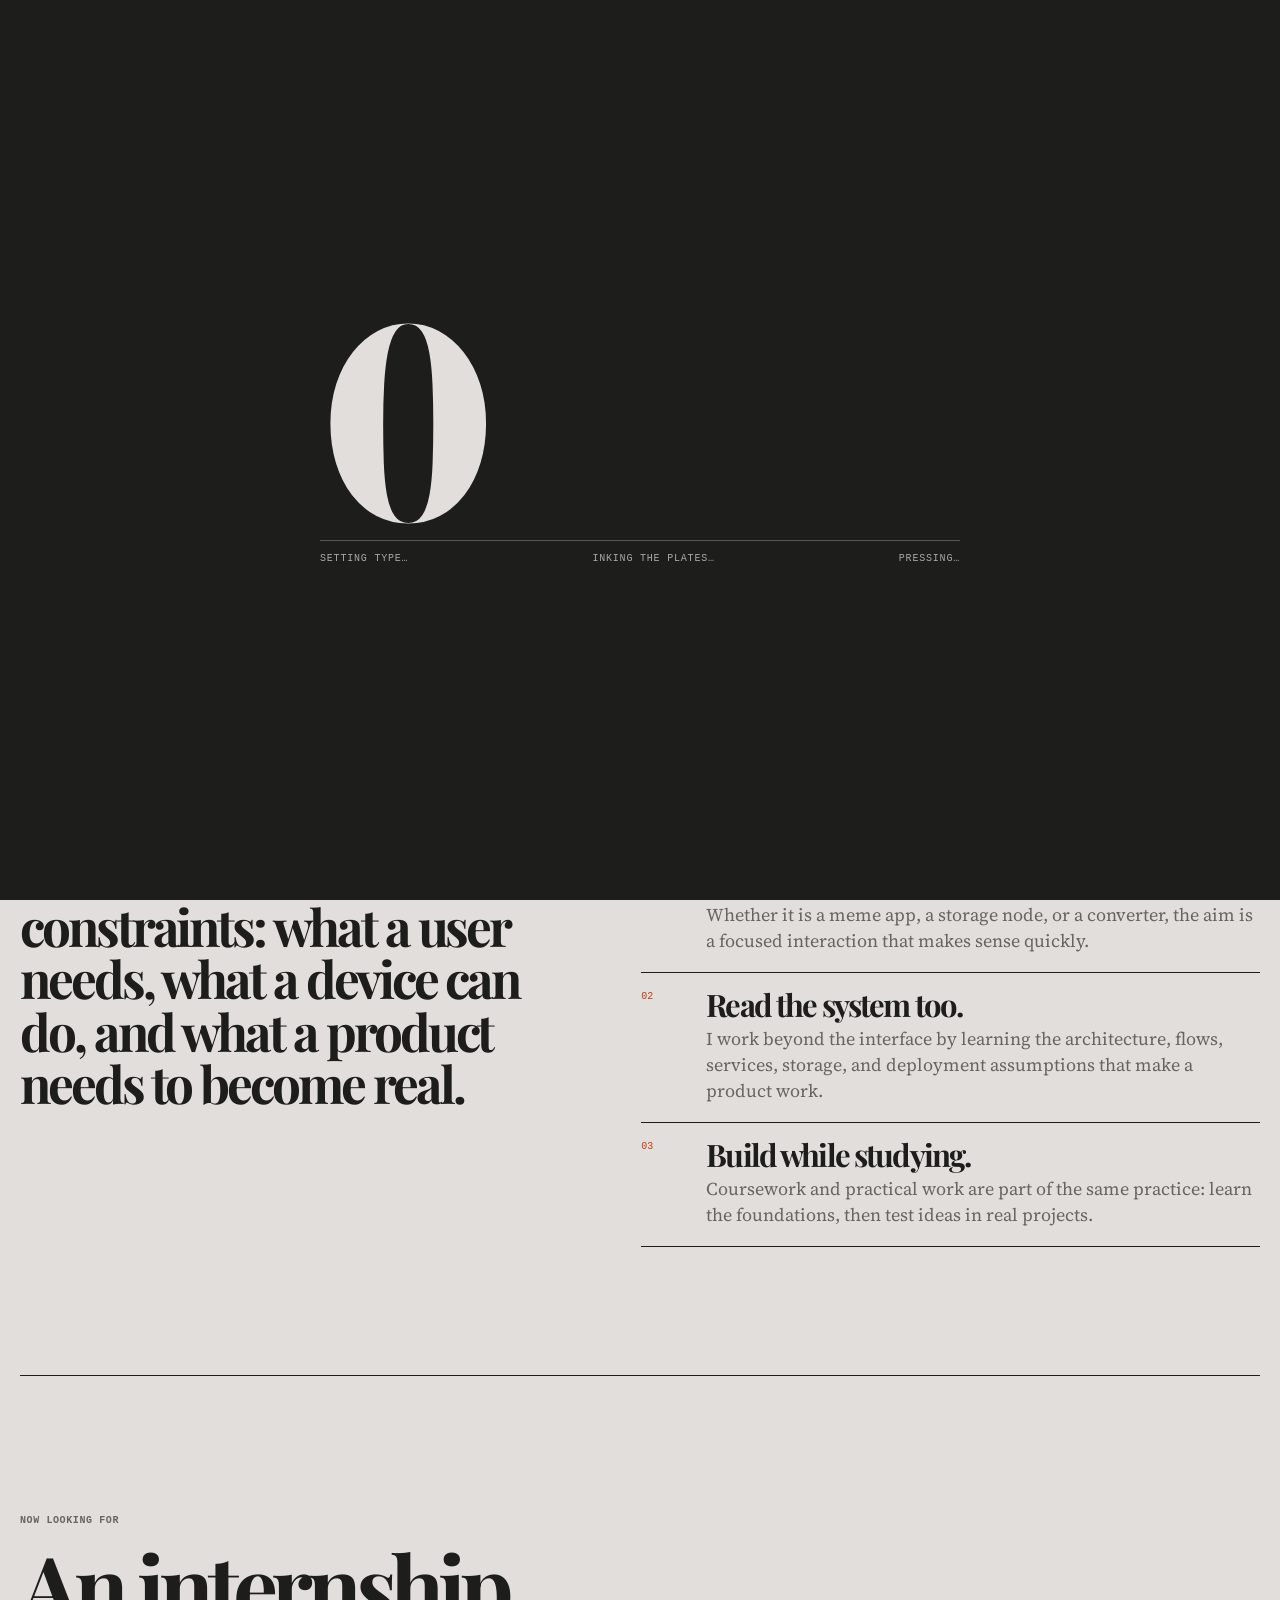
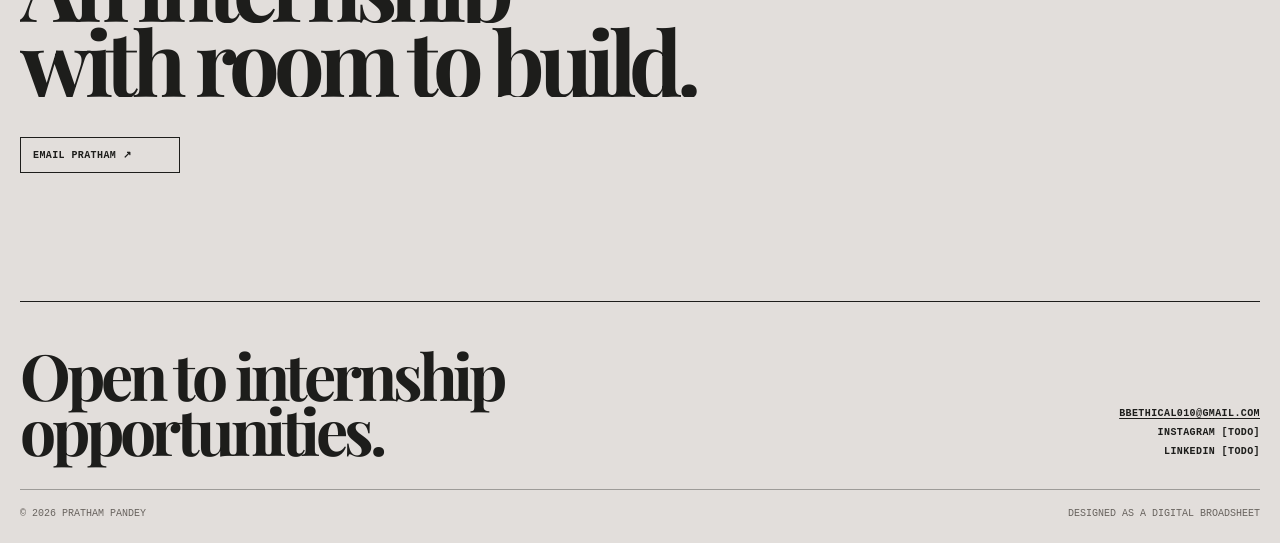
==== about/index.html @ 65b62b6a "Implement broadsheet-inspired multi-page portfolio with verified responsive motion" ====
<!doctype html><html lang="en"><head><meta charset="UTF-8"><meta name="viewport" content="width=device-width,initial-scale=1"><meta name="description" content="About Pratham Pandey, a BCom student and multidisciplinary builder."><title>About — Pratham Pandey</title><link rel="icon" href="../assets/favicon.svg" type="image/svg+xml"><link rel="preconnect" href="https://fonts.googleapis.com"><link rel="preconnect" href="https://fonts.gstatic.com" crossorigin><link href="https://fonts.googleapis.com/css2?family=Bodoni+Moda:opsz,wght@6..96,700;6..96,800&family=Pirata+One&family=Playfair+Display:wght@600;700&family=Source+Serif+4:opsz,wght@8..60,300;8..60,400;8..60,600&display=swap" rel="stylesheet"><link rel="stylesheet" href="../css/tokens.css"><link rel="stylesheet" href="../css/themes.css"><link rel="stylesheet" href="../css/pages.css"></head><body data-root="../"><a class="skip-link" href="#main">Skip to content</a><main id="main"><section class="project-hero"><div class="project-hero__inner"><span class="eyebrow">About / Pratham Pandey</span><h1>Built from curiosity.</h1><p class="project-hero__tagline">A first-semester BCom student learning business while making things that need both a point of view and a working system.</p></div></section><div class="ticker"><div class="ticker__run">Apps • backends • videos • business models • open to internships • Apps • backends • videos • business models • open to internships •</div></div><section class="section about-page"><p class="about-page__lead">I care about useful constraints: what a user needs, what a device can do, and what a product needs to become real.</p><div class="principles"><article class="principle"><b>01</b><div><h3>Start with the experience.</h3><p>Whether it is a meme app, a storage node, or a converter, the aim is a focused interaction that makes sense quickly.</p></div></article><article class="principle"><b>02</b><div><h3>Read the system too.</h3><p>I work beyond the interface by learning the architecture, flows, services, storage, and deployment assumptions that make a product work.</p></div></article><article class="principle"><b>03</b><div><h3>Build while studying.</h3><p>Coursework and practical work are part of the same practice: learn the foundations, then test ideas in real projects.</p></div></article></div></section><section class="section section-rule"><span class="eyebrow">Now looking for</span><h2 class="section-heading"><span class="line"><span>An internship</span></span><span class="line"><span>with room to build.</span></span></h2><a class="button" href="mailto:bbethical010@gmail.com">Email Pratham ↗</a></section></main><script src="../js/gsap.min.js"></script><script src="../js/ScrollTrigger.min.js"></script><script src="../js/lenis.min.js"></script><script src="../js/config.js"></script><script src="../js/shared.js"></script></body></html>
---- css/tokens.css ----
:root {
  --page: #e2dedb;
  --surface: #cdc6be;
  --ink: #1d1d1b;
  --muted: #69645f;
  --accent: #c03f13;
  --accent-ink: #f7f0e8;
  --line: color-mix(in srgb, var(--ink) 35%, transparent);
  --font-display: "Bodoni Moda", Georgia, serif;
  --font-heading: "Playfair Display", Georgia, serif;
  --font-body: "Source Serif 4", Georgia, serif;
  --font-goth: "Pirata One", Georgia, serif;
  --font-mono: ui-monospace, SFMono-Regular, Menlo, monospace;
  --shadow-ink: 7px 7px 0 var(--ink);
  --content: min(1240px, calc(100% - 40px));
  --ease: cubic-bezier(.22, .61, .36, 1);
}

* { box-sizing: border-box; }
html { scroll-behavior: auto; background: var(--page); overflow-x: clip; }
body { margin: 0; min-width: 320px; overflow-x: clip; background: var(--page); color: var(--ink); font: 400 18px/1.45 var(--font-body); }
body.js-ready { cursor: default; }
a { color: inherit; text-decoration-thickness: 1px; text-underline-offset: .18em; }
a:focus-visible, button:focus-visible { outline: 3px solid var(--accent); outline-offset: 4px; }
button { color: inherit; font: inherit; }
img { display: block; max-width: 100%; }
.skip-link { position: fixed; z-index: 200; top: 10px; left: 10px; transform: translateY(-200%); padding: 10px 14px; background: var(--accent); color: var(--accent-ink); font: 700 12px var(--font-mono); text-transform: uppercase; }
.skip-link:focus { transform: translateY(0); }

.scroll-progress { position: fixed; z-index: 150; top: 0; left: 0; width: 100%; height: 3px; background: transparent; transform-origin: left; }
.scroll-progress::before { content: ""; display: block; width: 100%; height: 100%; transform: scaleX(var(--progress, 0)); transform-origin: left; background: var(--ink); }
.shell-header { position: sticky; top: 0; z-index: 100; background: color-mix(in srgb, var(--page) 94%, transparent); border-bottom: 1px solid var(--ink); backdrop-filter: none; }
.header-bar { display: grid; grid-template-columns: 1fr auto 1fr; align-items: center; min-height: 48px; width: var(--content); margin: auto; font: 700 10px/1 var(--font-mono); letter-spacing: .04em; text-transform: uppercase; }
.header-name { font: 500 20px/1 var(--font-goth); letter-spacing: .04em; text-decoration: none; }
.header-location { color: var(--muted); }
.menu-button { justify-self: end; display: inline-flex; gap: 9px; align-items: center; padding: 8px 0 8px 14px; border: 0; background: none; cursor: pointer; font: inherit; text-transform: uppercase; }
.menu-button i, .menu-button i::after { display: block; width: 17px; height: 1px; background: currentColor; content: ""; }
.menu-button i::after { transform: translateY(5px); }
.menu-overlay { position: fixed; z-index: 180; inset: 0; display: grid; grid-template-rows: auto 1fr auto; padding: 20px; background: var(--ink); color: var(--page); clip-path: inset(0 0 100% 0); pointer-events: none; }
.menu-overlay.is-open { pointer-events: auto; }
.menu-overlay__top { display: flex; justify-content: space-between; font: 700 10px var(--font-mono); text-transform: uppercase; }
.menu-close { border: 0; background: none; color: inherit; cursor: pointer; font: inherit; }
.menu-links { align-self: center; display: grid; gap: 3px; }
.menu-links a { width: fit-content; font: 800 clamp(52px, 12vw, 150px)/.78 var(--font-display); letter-spacing: -.09em; text-decoration: none; }
.menu-links a:hover { color: var(--accent); }
.menu-social { display: flex; gap: 20px; justify-content: flex-end; font: 12px var(--font-mono); text-transform: uppercase; }

.loader { position: fixed; z-index: 220; inset: 0; display: grid; place-items: center; overflow: hidden; color: var(--page); background: var(--ink); }
.loader::before, .loader::after { position: absolute; inset: 0; content: ""; background: var(--ink); }
.loader__inside { position: relative; z-index: 1; width: min(84vw, 640px); }
.loader__count { margin: 0; font: 800 clamp(100px, 25vw, 260px)/.7 var(--font-display); letter-spacing: -.09em; }
.loader__rule { height: 1px; margin: 22px 0 12px; background: color-mix(in srgb, var(--page) 30%, transparent); }
.loader__rule i { display: block; width: 0; height: 100%; background: var(--accent); }
.loader__print { display: flex; justify-content: space-between; gap: 12px; color: color-mix(in srgb, var(--page) 72%, transparent); font: 10px var(--font-mono); letter-spacing: .08em; text-transform: uppercase; }
.loader.is-project { background: var(--theme-dark); color: var(--theme-light); }
.loader.is-project::before, .loader.is-project::after { background: var(--theme-dark); }

.ticker { overflow: hidden; white-space: nowrap; border-top: 1px solid currentColor; border-bottom: 1px solid currentColor; font: 10px/1 var(--font-mono); letter-spacing: .12em; text-transform: uppercase; }
.ticker__run { display: inline-flex; gap: 36px; padding: 10px 0; animation: ticker 20s linear infinite; }
@keyframes ticker { to { transform: translateX(-50%); } }
.display-banner { overflow: hidden; padding: 24px 0 20px; color: var(--page); background: var(--ink); }
.display-banner h2 { width: max-content; margin: 0; padding-left: 2vw; font: 800 clamp(78px, 18vw, 260px)/.68 var(--font-display); letter-spacing: -.105em; white-space: nowrap; }
.eyebrow, .byline, .meta-label { font: 700 10px/1.35 var(--font-mono); letter-spacing: .06em; text-transform: uppercase; }
.eyebrow { color: var(--muted); }
.status-badge { display: inline-flex; align-items: center; gap: 7px; width: fit-content; padding: 6px 7px; border: 1px solid currentColor; background: var(--page); font: 700 10px/1 var(--font-mono); letter-spacing: .04em; text-transform: uppercase; }
.status-badge::before { width: 7px; height: 7px; background: var(--accent); content: ""; }
.status-badge.is-progress::before { background: var(--muted); }
.editorial-link { text-decoration: underline; text-underline-offset: 5px; }
.editorial-link:hover { color: var(--accent); }
.button { display: inline-flex; align-items: center; justify-content: space-between; gap: 20px; min-width: 160px; padding: 11px 12px; border: 1px solid var(--ink); background: transparent; color: var(--ink); font: 700 10px var(--font-mono); letter-spacing: .04em; text-decoration: none; text-transform: uppercase; transition: transform .25s var(--ease), background .25s var(--ease), color .25s var(--ease); }
.button:hover { transform: translate(-3px, -3px); background: var(--ink); color: var(--page); box-shadow: 4px 4px 0 var(--accent); }
.button[aria-disabled="true"] { opacity: .45; pointer-events: none; }
.section { width: var(--content); margin: auto; padding: clamp(65px, 10vw, 150px) 0; }
.section-rule { border-top: 1px solid var(--ink); }
.section-heading { max-width: 14ch; margin: 18px 0 40px; font: 700 clamp(45px, 7vw, 100px)/.83 var(--font-heading); letter-spacing: -.07em; }
.section-heading .line { display: block; overflow: hidden; }
.section-heading .line > span { display: block; }
.footer { display: grid; grid-template-columns: 1fr auto; gap: 32px; width: var(--content); margin: auto; padding: 45px 0 25px; border-top: 1px solid var(--ink); }
.footer__headline { max-width: 14ch; margin: 0; font: 700 clamp(34px, 5vw, 76px)/.86 var(--font-heading); letter-spacing: -.065em; }
.footer__right { display: grid; gap: 8px; align-content: end; font: 700 10px var(--font-mono); letter-spacing: .04em; text-align: right; text-transform: uppercase; }
.footer__right a { width: fit-content; justify-self: end; }
.footer__lower { grid-column: 1 / -1; display: flex; justify-content: space-between; padding-top: 18px; border-top: 1px solid var(--line); color: var(--muted); font: 10px var(--font-mono); text-transform: uppercase; }

@media (max-width: 700px) { .header-bar { width: min(100% - 26px, 1240px); } .header-location { font-size: 8px; } .footer { grid-template-columns: 1fr; } .footer__right { text-align: left; } .footer__right a { justify-self: start; } .footer__lower { display: grid; gap: 8px; } }
@media (prefers-reduced-motion: reduce) { *, *::before, *::after { animation-duration: .001ms !important; animation-iteration-count: 1 !important; scroll-behavior: auto !important; transition-duration: .001ms !important; } .loader { display: none !important; } }
---- css/themes.css ----
body[data-theme="meme-capsule"] { --page: #f3f0e8; --surface: #ddff00; --ink: #121212; --muted: #514f4b; --accent: #ff3e83; --accent-ink: #121212; --theme-dark: #121212; --theme-light: #f3f0e8; }
body[data-theme="easy-storage-cloud"] { --page: #060a14; --surface: #111827; --ink: #e5f2ff; --muted: #94a3b8; --accent: #3b82f6; --accent-ink: #06101f; --theme-dark: #060a14; --theme-light: #e5f2ff; --line: #1e293b; }
/* TODO: confirm with Convertix app UI. Palette not described in supplied documentation. */
body[data-theme="convertix"] { --page: #eee9f8; --surface: #d9cff4; --ink: #1e1535; --muted: #655e74; --accent: #6d3ee8; --accent-ink: #fbf8ff; --theme-dark: #1e1535; --theme-light: #fbf8ff; }
body[data-theme="easy-storage-cloud"] .shell-header { background: #060a14; }
body[data-theme="easy-storage-cloud"] .display-banner { color: #060a14; background: #3b82f6; }
body[data-theme="meme-capsule"] .display-banner { color: #121212; background: #ddff00; }
body[data-theme="convertix"] .display-banner { color: #fbf8ff; background: #6d3ee8; }
---- css/pages.css ----
.home-hero { overflow: hidden; background: var(--ink); color: var(--page); }
.home-hero__name { margin: 0; padding: clamp(24px, 5vw, 70px) 2vw clamp(20px, 4vw, 55px); font: 800 clamp(52px, 18vw, 315px)/.67 var(--font-display); letter-spacing: -.1em; text-align: center; white-space: nowrap; max-width: 100%; }
.hero-letter { display: inline-block; transform-origin: bottom; }
.hero-triad { display: grid; grid-template-columns: minmax(0, 1fr) 1.35fr minmax(0, 1fr); border-top: 1px solid color-mix(in srgb, var(--page) 45%, transparent); }
.hero-photo { position: relative; min-height: clamp(240px, 30vw, 450px); margin: 0; overflow: hidden; background: var(--surface); }
.hero-photo img { width: 100%; height: 100%; object-fit: cover; filter: grayscale(1) contrast(1.1); }
.hero-photo figcaption { position: absolute; bottom: 0; left: 0; padding: 7px; background: var(--ink); color: var(--page); font: 9px var(--font-mono); text-transform: uppercase; }
.hero-statement { display: grid; place-items: center; padding: 22px; border-right: 1px solid color-mix(in srgb, var(--page) 45%, transparent); border-left: 1px solid color-mix(in srgb, var(--page) 45%, transparent); text-align: center; }
.hero-statement h2 { margin: 0; font: 700 clamp(35px, 5vw, 78px)/.84 var(--font-heading); letter-spacing: -.07em; }
.hero-statement p { margin: 18px 0 0; color: color-mix(in srgb, var(--page) 70%, transparent); font: 10px var(--font-mono); letter-spacing: .07em; text-transform: uppercase; }
.hero-stamp { position: absolute; z-index: 4; right: -22px; bottom: 18px; display: grid; place-content: center; width: 110px; aspect-ratio: 1; padding: 12px; border: 2px dashed var(--accent); border-radius: 50%; background: var(--page); color: var(--accent); font: 700 14px/.95 var(--font-goth); text-align: center; transform: rotate(-12deg); }
.home-bio { display: grid; grid-template-columns: 1.1fr .9fr; gap: clamp(28px, 8vw, 130px); align-items: start; }
.dropcap::first-letter { float: left; margin: -.08em .09em -.1em 0; color: var(--accent); font: 800 7.4em/.66 var(--font-display); }
.bio-copy { max-width: 600px; font-size: clamp(21px, 2.15vw, 32px); line-height: 1.15; letter-spacing: -.035em; }
.bio-aside { padding: 20px; border: 1px solid var(--ink); background: var(--surface); font: 700 12px/1.4 var(--font-mono); text-transform: uppercase; }
.bio-aside strong { display: block; margin-bottom: 15px; color: var(--accent); font: 500 46px/.75 var(--font-goth); }
.selector-wrap { display: grid; grid-template-columns: minmax(0, 1fr) 250px; gap: clamp(25px, 7vw, 110px); align-items: center; }
.card-stage { position: relative; min-height: 475px; perspective: 1000px; }
.swipe-card { position: absolute; inset: 0 auto auto 0; width: min(100%, 600px); min-height: 430px; padding: 16px; border: 1px solid var(--ink); background: var(--surface); box-shadow: var(--shadow-ink); cursor: grab; user-select: none; }
.swipe-card:active { cursor: grabbing; }
.swipe-card[data-index="1"] { transform: translate(16px, 16px) rotate(3deg); } .swipe-card[data-index="2"] { transform: translate(28px, 30px) rotate(6deg); }
.swipe-card__art { display: grid; place-content: center; height: 250px; padding: 20px; overflow: hidden; border: 1px solid var(--ink); background: var(--ink); color: var(--surface); text-align: center; }
.swipe-card__art span { font: 800 clamp(55px, 9vw, 108px)/.67 var(--font-display); letter-spacing: -.11em; }
.swipe-card__art small { margin-top: 17px; color: var(--accent); font: 10px var(--font-mono); letter-spacing: .08em; text-transform: uppercase; }
.swipe-card__body { display: grid; grid-template-columns: 1fr auto; gap: 12px; padding-top: 15px; }
.swipe-card__body h3 { margin: 0; font: 700 clamp(33px, 5vw, 58px)/.82 var(--font-heading); letter-spacing: -.075em; }
.swipe-card__body p { grid-column: 1 / -1; margin: 0; font-size: 17px; }
.swipe-controls { display: flex; gap: 8px; margin-top: 20px; }.swipe-controls button { width: 45px; height: 42px; border: 1px solid var(--ink); background: var(--page); cursor: pointer; font-size: 22px; }.swipe-controls button:hover { background: var(--accent); color: var(--page); }
.selector-copy { border-left: 1px solid var(--ink); padding-left: 20px; }.selector-copy h3 { margin: 15px 0; font: 700 clamp(39px, 4.2vw, 64px)/.83 var(--font-heading); letter-spacing: -.07em; }.selector-copy p { color: var(--muted); font-size: 17px; }
.project-grid { display: grid; grid-template-columns: repeat(3, 1fr); gap: 15px; }.project-grid__card { display: grid; gap: 15px; padding: 12px; border: 1px solid var(--ink); background: var(--surface); box-shadow: 5px 5px 0 var(--ink); text-decoration: none; }.project-grid__art { display: grid; min-height: 180px; place-content: center; padding: 15px; background: var(--ink); color: var(--project-accent, var(--accent)); font: 800 clamp(38px, 5vw, 75px)/.68 var(--font-display); letter-spacing: -.09em; text-align: center; }.project-grid__card h3 { margin: 0; font: 700 35px/.84 var(--font-heading); letter-spacing: -.07em; }.project-grid__card p { margin: 0; color: var(--muted); font-size: 16px; }.project-grid__card:hover { transform: translate(-3px, -3px); box-shadow: 8px 8px 0 var(--project-accent, var(--accent)); }
.skills-index { columns: 2; gap: 40px; margin: 0; padding: 0; list-style: none; border-top: 1px solid var(--ink); }.skills-index li { display: flex; justify-content: space-between; gap: 12px; break-inside: avoid; padding: 12px 0; border-bottom: 1px solid var(--line); font: 700 12px var(--font-mono); text-transform: uppercase; }.skills-index span { color: var(--muted); }
.project-hero { padding: clamp(45px, 8vw, 110px) 0 0; }.project-hero__inner { width: var(--content); margin: auto; }.project-hero h1 { max-width: 11ch; margin: 18px 0 26px; font: 800 clamp(76px, 17vw, 250px)/.68 var(--font-display); letter-spacing: -.11em; }.project-hero__tagline { max-width: 30ch; margin: 0 0 40px; font: 700 clamp(22px, 3.4vw, 47px)/1 var(--font-heading); letter-spacing: -.05em; }.facts { display: grid; grid-template-columns: repeat(5, 1fr); border-top: 1px solid var(--ink); }.fact { min-height: 90px; padding: 12px; border-right: 1px solid var(--ink); }.fact:first-child { border-left: 1px solid var(--ink); }.fact b { display: block; margin-top: 9px; font-size: 15px; line-height: 1.2; }
.case-overview { display: grid; grid-template-columns: .7fr 1.3fr; gap: clamp(35px, 10vw, 180px); }.case-overview p { max-width: 670px; margin: 0; font-size: clamp(23px, 3vw, 42px); line-height: 1.05; letter-spacing: -.055em; }.case-feature-list { margin: 0; padding: 0; list-style: none; border-top: 1px solid var(--ink); }.case-feature-list li { display: grid; grid-template-columns: 36px 1fr; gap: 14px; padding: 17px 0; border-bottom: 1px solid var(--ink); font-size: clamp(19px, 2.4vw, 29px); line-height: 1.1; }.case-feature-list span { color: var(--accent); font: 10px var(--font-mono); padding-top: 5px; }
.gallery-outer { overflow: hidden; }.case-gallery { display: flex; gap: 18px; width: max-content; padding-right: 10vw; }.screen { width: min(75vw, 360px); aspect-ratio: 9/16; padding: 10px; border: 1px solid var(--ink); background: var(--ink); box-shadow: 6px 6px 0 var(--accent); }.screen__inside { display: grid; height: 100%; place-content: center; border: 1px solid currentColor; background: var(--surface); color: var(--ink); text-align: center; }.screen__inside b { display: block; font: 800 clamp(44px, 7vw, 76px)/.7 var(--font-display); letter-spacing: -.1em; }.screen__inside small { margin-top: 20px; font: 10px var(--font-mono); text-transform: uppercase; }
.architecture { display: grid; grid-template-columns: 1fr .9fr; gap: clamp(30px, 8vw, 125px); align-items: center; }.diagram { width: 100%; min-height: 360px; border: 1px solid var(--ink); background: var(--surface); }.diagram .box { fill: var(--page); stroke: var(--ink); stroke-width: 1.5; }.diagram .line { fill: none; stroke: var(--accent); stroke-width: 2; }.diagram text { fill: var(--ink); font: 700 8px var(--font-mono); text-anchor: middle; }.diagram-note { color: var(--muted); font-size: 17px; }
.stack { display: flex; flex-wrap: wrap; gap: 8px; }.stack span { padding: 7px; border: 1px solid var(--ink); font: 700 10px var(--font-mono); letter-spacing: .03em; text-transform: uppercase; }
.project-links { display: flex; flex-wrap: wrap; gap: 10px; }.next-project { display: block; width: var(--content); margin: 0 auto clamp(65px, 10vw, 150px); padding-top: 20px; border-top: 1px solid var(--ink); font: 700 clamp(38px, 8vw, 120px)/.75 var(--font-display); letter-spacing: -.09em; text-decoration: none; }.next-project small { display: block; margin-bottom: 8px; font: 10px var(--font-mono); letter-spacing: .08em; text-transform: uppercase; }.next-project:hover { color: var(--accent); }
.about-page { display: grid; grid-template-columns: .9fr 1.1fr; gap: clamp(35px, 9vw, 140px); }.about-page__lead { margin: 0; font: 700 clamp(30px, 4vw, 55px)/1.02 var(--font-heading); letter-spacing: -.06em; }.principles { border-top: 1px solid var(--ink); }.principle { display: grid; grid-template-columns: 50px 1fr; gap: 15px; padding: 18px 0; border-bottom: 1px solid var(--ink); }.principle b { color: var(--accent); font: 10px var(--font-mono); }.principle h3 { margin: 0 0 7px; font: 700 31px/.9 var(--font-heading); letter-spacing: -.06em; }.principle p { margin: 0; color: var(--muted); }
@media (max-width: 820px) { .hero-triad { grid-template-columns: 1fr 1fr; }.hero-statement { grid-column: 1 / -1; grid-row: 1; min-height: 220px; }.home-bio, .selector-wrap, .case-overview, .architecture, .about-page { grid-template-columns: 1fr; }.selector-copy { border-left: 0; border-top: 1px solid var(--ink); padding: 20px 0 0; }.project-grid { grid-template-columns: 1fr; }.facts { grid-template-columns: repeat(2, 1fr); }.fact:nth-child(odd) { border-left: 1px solid var(--ink); }.fact:last-child { grid-column: span 2; }.card-stage { min-height: 460px; }.skills-index { columns: 1; } }
@media (max-width: 520px) { .home-hero__name { font-size: clamp(44px, 13.8vw, 68px); letter-spacing: -.06em; padding-left: 8px; padding-right: 8px; }.hero-photo { min-height: 190px; }.hero-stamp { width: 78px; right: 8px; bottom: 12px; font-size: 11px; }.section { padding: 70px 0; }.swipe-card { min-height: 390px; }.swipe-card__art { height: 210px; }.facts { grid-template-columns: 1fr; }.fact, .fact:last-child { grid-column: auto; border-left: 1px solid var(--ink); }.project-hero h1 { font-size: clamp(56px, 16vw, 110px); }.screen { width: 76vw; } }
@media (prefers-reduced-motion: reduce) { .swipe-selector { display: none; } .project-grid { display: grid; } }
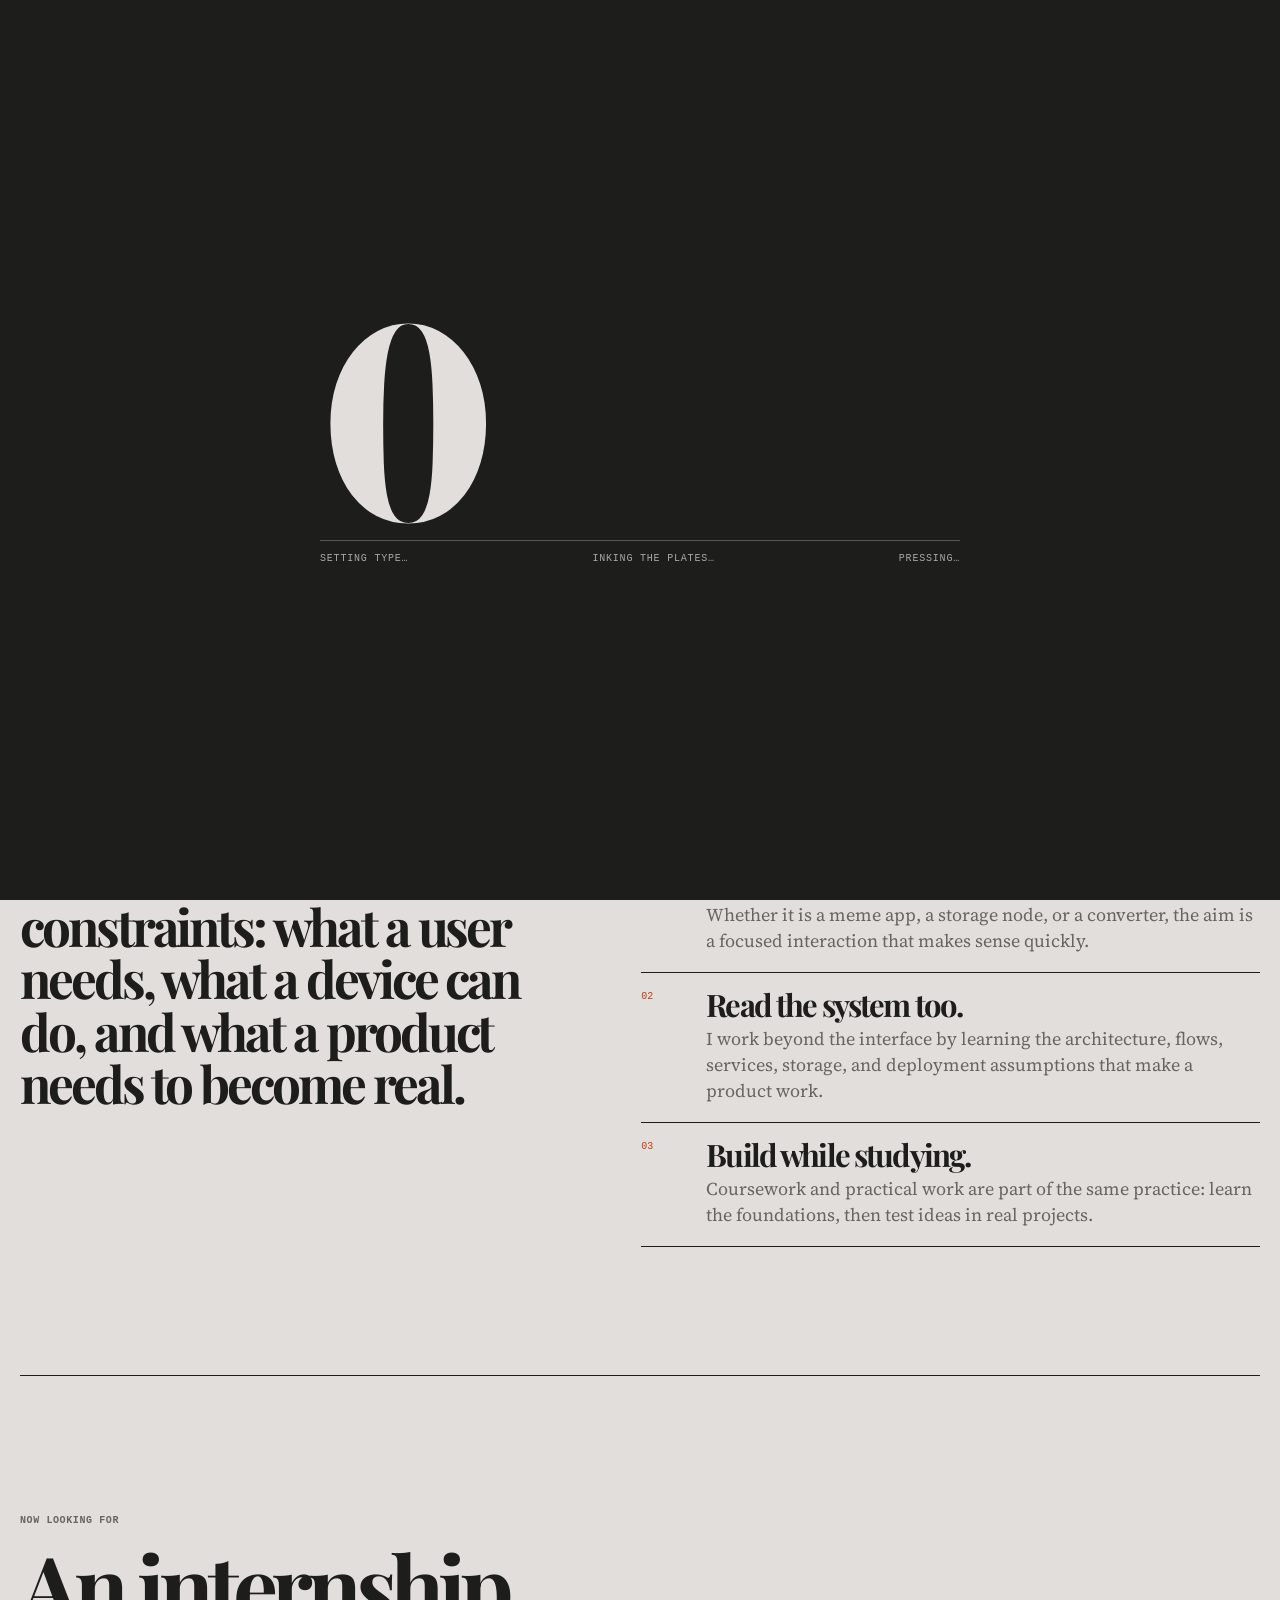
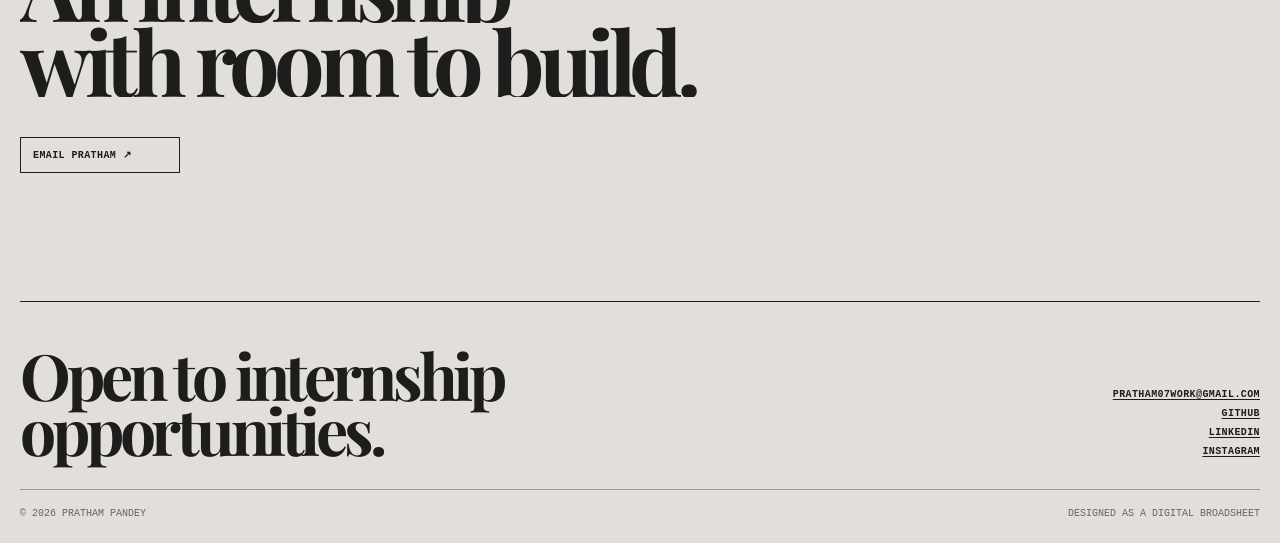
==== commit f0f31578: "Update work email to pratham07work@gmail.com and add project links for Meme Capsule and Convertix" ====
--- a/about/index.html
+++ b/about/index.html
@@ -1 +1 @@
-<!doctype html><html lang="en"><head><meta charset="UTF-8"><meta name="viewport" content="width=device-width,initial-scale=1"><meta name="description" content="About Pratham Pandey, a BCom student and multidisciplinary builder."><title>About — Pratham Pandey</title><link rel="icon" href="../assets/favicon.svg" type="image/svg+xml"><link rel="preconnect" href="https://fonts.googleapis.com"><link rel="preconnect" href="https://fonts.gstatic.com" crossorigin><link href="https://fonts.googleapis.com/css2?family=Bodoni+Moda:opsz,wght@6..96,700;6..96,800&family=Pirata+One&family=Playfair+Display:wght@600;700&family=Source+Serif+4:opsz,wght@8..60,300;8..60,400;8..60,600&display=swap" rel="stylesheet"><link rel="stylesheet" href="../css/tokens.css"><link rel="stylesheet" href="../css/themes.css"><link rel="stylesheet" href="../css/pages.css"></head><body data-root="../"><a class="skip-link" href="#main">Skip to content</a><main id="main"><section class="project-hero"><div class="project-hero__inner"><span class="eyebrow">About / Pratham Pandey</span><h1>Built from curiosity.</h1><p class="project-hero__tagline">A first-semester BCom student learning business while making things that need both a point of view and a working system.</p></div></section><div class="ticker"><div class="ticker__run">Apps • backends • videos • business models • open to internships • Apps • backends • videos • business models • open to internships •</div></div><section class="section about-page"><p class="about-page__lead">I care about useful constraints: what a user needs, what a device can do, and what a product needs to become real.</p><div class="principles"><article class="principle"><b>01</b><div><h3>Start with the experience.</h3><p>Whether it is a meme app, a storage node, or a converter, the aim is a focused interaction that makes sense quickly.</p></div></article><article class="principle"><b>02</b><div><h3>Read the system too.</h3><p>I work beyond the interface by learning the architecture, flows, services, storage, and deployment assumptions that make a product work.</p></div></article><article class="principle"><b>03</b><div><h3>Build while studying.</h3><p>Coursework and practical work are part of the same practice: learn the foundations, then test ideas in real projects.</p></div></article></div></section><section class="section section-rule"><span class="eyebrow">Now looking for</span><h2 class="section-heading"><span class="line"><span>An internship</span></span><span class="line"><span>with room to build.</span></span></h2><a class="button" href="mailto:bbethical010@gmail.com">Email Pratham ↗</a></section></main><script src="../js/gsap.min.js"></script><script src="../js/ScrollTrigger.min.js"></script><script src="../js/lenis.min.js"></script><script src="../js/config.js"></script><script src="../js/shared.js"></script></body></html>
+<!doctype html><html lang="en"><head><meta charset="UTF-8"><meta name="viewport" content="width=device-width,initial-scale=1"><meta name="description" content="About Pratham Pandey, a BCom student and multidisciplinary builder."><title>About — Pratham Pandey</title><link rel="icon" href="../assets/favicon.svg" type="image/svg+xml"><link rel="preconnect" href="https://fonts.googleapis.com"><link rel="preconnect" href="https://fonts.gstatic.com" crossorigin><link href="https://fonts.googleapis.com/css2?family=Bodoni+Moda:opsz,wght@6..96,700;6..96,800&family=Pirata+One&family=Playfair+Display:wght@600;700&family=Source+Serif+4:opsz,wght@8..60,300;8..60,400;8..60,600&display=swap" rel="stylesheet"><link rel="stylesheet" href="../css/tokens.css"><link rel="stylesheet" href="../css/themes.css"><link rel="stylesheet" href="../css/pages.css"></head><body data-root="../"><a class="skip-link" href="#main">Skip to content</a><main id="main"><section class="project-hero"><div class="project-hero__inner"><span class="eyebrow">About / Pratham Pandey</span><h1>Built from curiosity.</h1><p class="project-hero__tagline">A first-semester BCom student learning business while making things that need both a point of view and a working system.</p></div></section><div class="ticker"><div class="ticker__run">Apps • backends • videos • business models • open to internships • Apps • backends • videos • business models • open to internships •</div></div><section class="section about-page"><p class="about-page__lead">I care about useful constraints: what a user needs, what a device can do, and what a product needs to become real.</p><div class="principles"><article class="principle"><b>01</b><div><h3>Start with the experience.</h3><p>Whether it is a meme app, a storage node, or a converter, the aim is a focused interaction that makes sense quickly.</p></div></article><article class="principle"><b>02</b><div><h3>Read the system too.</h3><p>I work beyond the interface by learning the architecture, flows, services, storage, and deployment assumptions that make a product work.</p></div></article><article class="principle"><b>03</b><div><h3>Build while studying.</h3><p>Coursework and practical work are part of the same practice: learn the foundations, then test ideas in real projects.</p></div></article></div></section><section class="section section-rule"><span class="eyebrow">Now looking for</span><h2 class="section-heading"><span class="line"><span>An internship</span></span><span class="line"><span>with room to build.</span></span></h2><a class="button" href="mailto:pratham07work@gmail.com">Email Pratham ↗</a></section></main><script src="../js/gsap.min.js"></script><script src="../js/ScrollTrigger.min.js"></script><script src="../js/lenis.min.js"></script><script src="../js/config.js"></script><script src="../js/shared.js"></script></body></html>
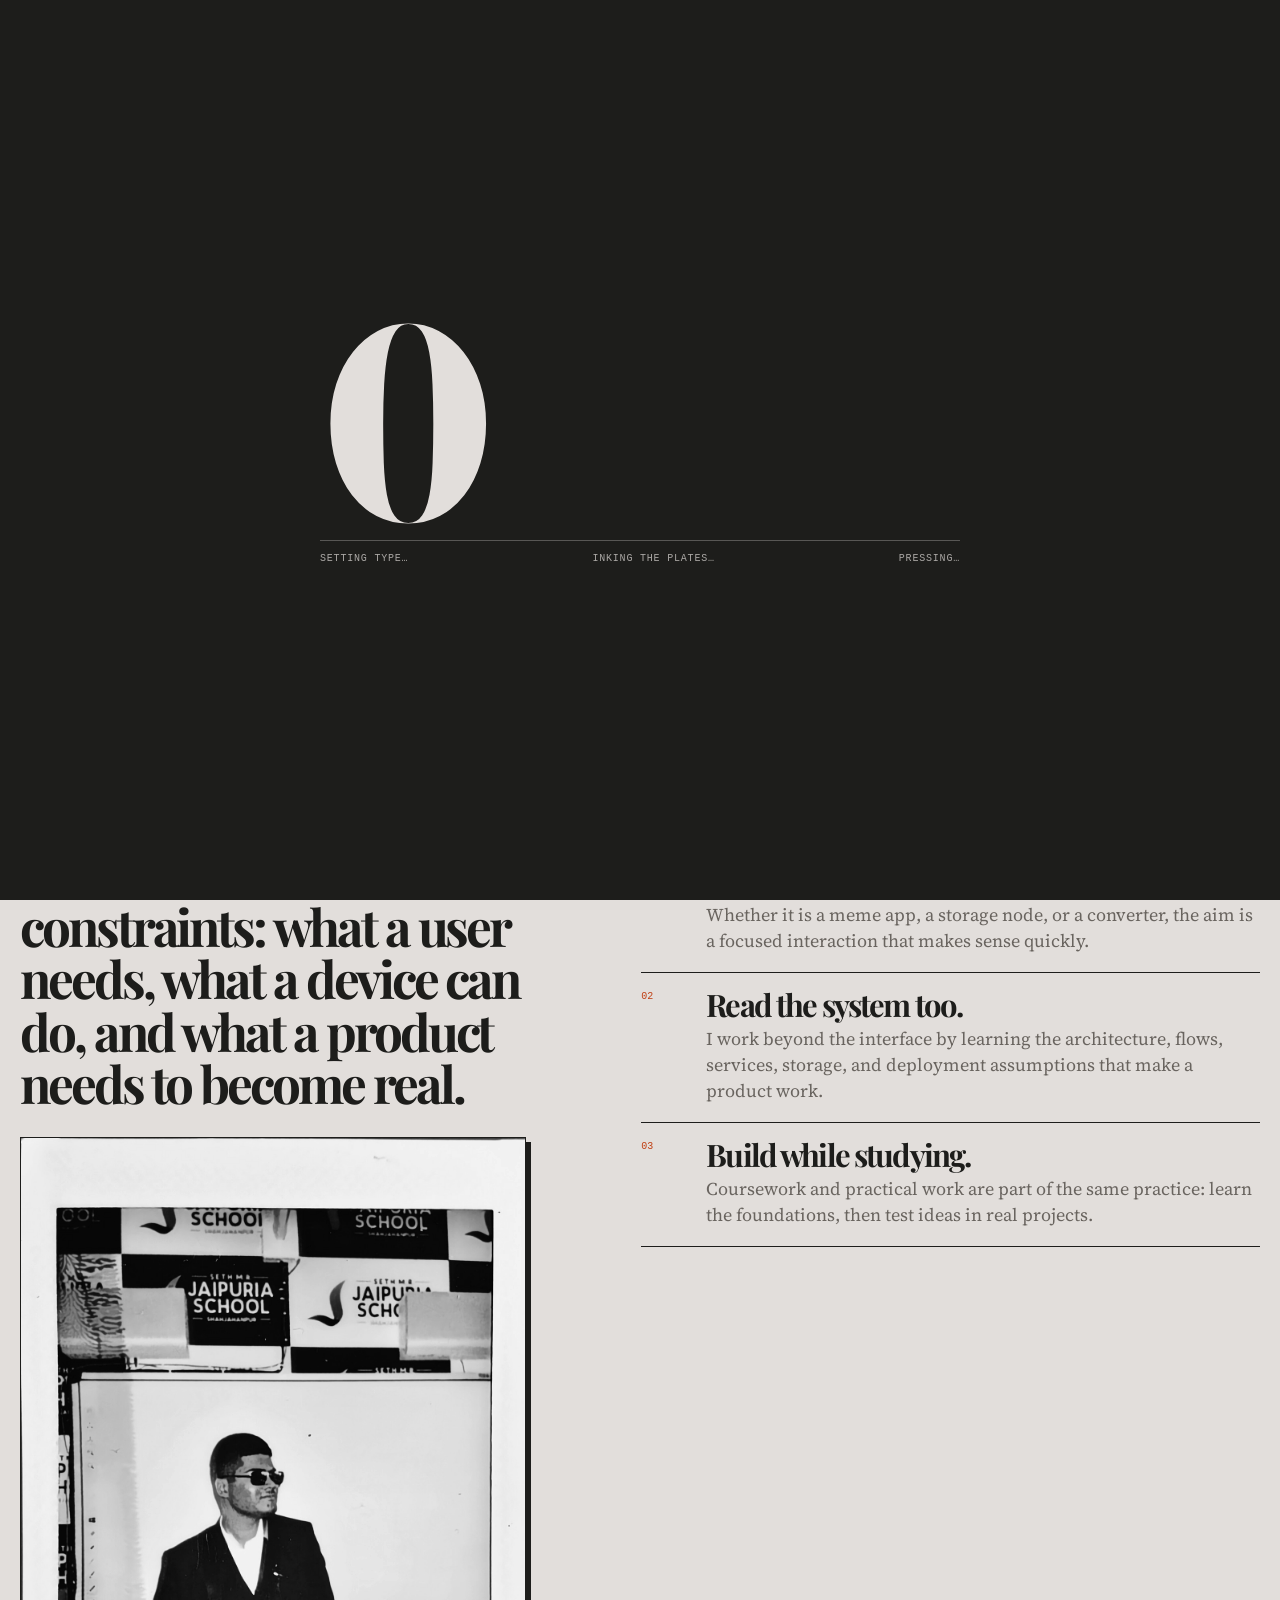
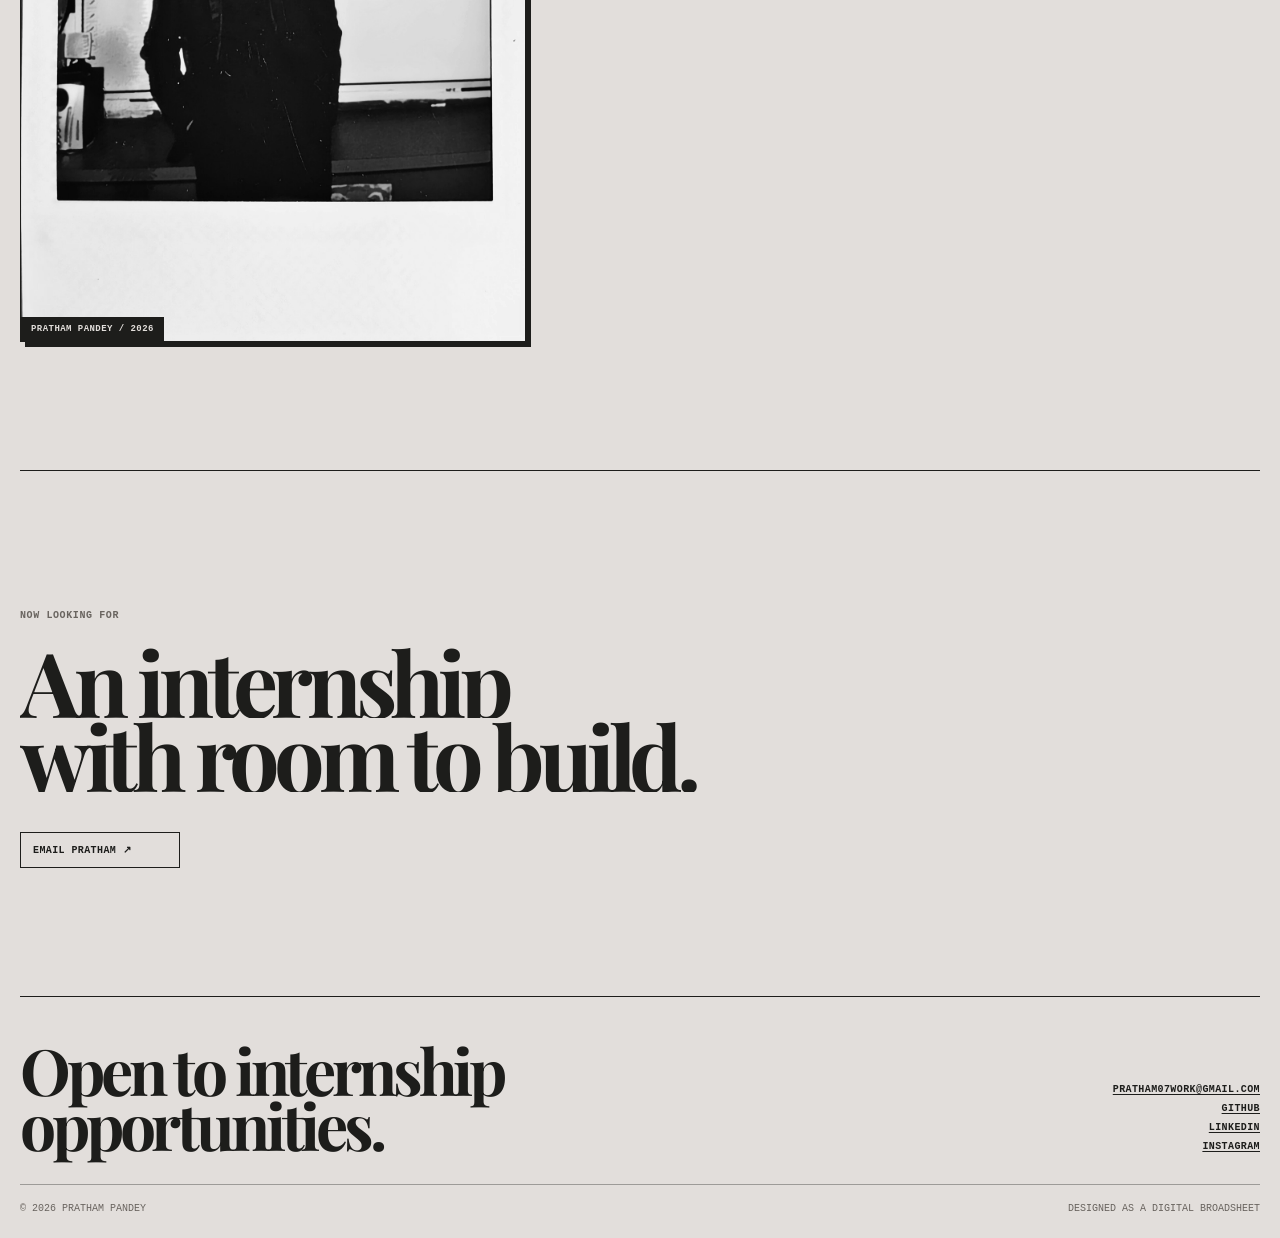
==== commit 1cdbb81e: "Add authentic portraits of Pratham Pandey to Home and About pages" ====
--- a/about/index.html
+++ b/about/index.html
@@ -1 +1 @@
-<!doctype html><html lang="en"><head><meta charset="UTF-8"><meta name="viewport" content="width=device-width,initial-scale=1"><meta name="description" content="About Pratham Pandey, a BCom student and multidisciplinary builder."><title>About — Pratham Pandey</title><link rel="icon" href="../assets/favicon.svg" type="image/svg+xml"><link rel="preconnect" href="https://fonts.googleapis.com"><link rel="preconnect" href="https://fonts.gstatic.com" crossorigin><link href="https://fonts.googleapis.com/css2?family=Bodoni+Moda:opsz,wght@6..96,700;6..96,800&family=Pirata+One&family=Playfair+Display:wght@600;700&family=Source+Serif+4:opsz,wght@8..60,300;8..60,400;8..60,600&display=swap" rel="stylesheet"><link rel="stylesheet" href="../css/tokens.css"><link rel="stylesheet" href="../css/themes.css"><link rel="stylesheet" href="../css/pages.css"></head><body data-root="../"><a class="skip-link" href="#main">Skip to content</a><main id="main"><section class="project-hero"><div class="project-hero__inner"><span class="eyebrow">About / Pratham Pandey</span><h1>Built from curiosity.</h1><p class="project-hero__tagline">A first-semester BCom student learning business while making things that need both a point of view and a working system.</p></div></section><div class="ticker"><div class="ticker__run">Apps • backends • videos • business models • open to internships • Apps • backends • videos • business models • open to internships •</div></div><section class="section about-page"><p class="about-page__lead">I care about useful constraints: what a user needs, what a device can do, and what a product needs to become real.</p><div class="principles"><article class="principle"><b>01</b><div><h3>Start with the experience.</h3><p>Whether it is a meme app, a storage node, or a converter, the aim is a focused interaction that makes sense quickly.</p></div></article><article class="principle"><b>02</b><div><h3>Read the system too.</h3><p>I work beyond the interface by learning the architecture, flows, services, storage, and deployment assumptions that make a product work.</p></div></article><article class="principle"><b>03</b><div><h3>Build while studying.</h3><p>Coursework and practical work are part of the same practice: learn the foundations, then test ideas in real projects.</p></div></article></div></section><section class="section section-rule"><span class="eyebrow">Now looking for</span><h2 class="section-heading"><span class="line"><span>An internship</span></span><span class="line"><span>with room to build.</span></span></h2><a class="button" href="mailto:pratham07work@gmail.com">Email Pratham ↗</a></section></main><script src="../js/gsap.min.js"></script><script src="../js/ScrollTrigger.min.js"></script><script src="../js/lenis.min.js"></script><script src="../js/config.js"></script><script src="../js/shared.js"></script></body></html>
+<!doctype html><html lang="en"><head><meta charset="UTF-8"><meta name="viewport" content="width=device-width,initial-scale=1"><meta name="description" content="About Pratham Pandey, a BCom student and multidisciplinary builder."><title>About — Pratham Pandey</title><link rel="icon" href="../assets/favicon.svg" type="image/svg+xml"><link rel="preconnect" href="https://fonts.googleapis.com"><link rel="preconnect" href="https://fonts.gstatic.com" crossorigin><link href="https://fonts.googleapis.com/css2?family=Bodoni+Moda:opsz,wght@6..96,700;6..96,800&family=Pirata+One&family=Playfair+Display:wght@600;700&family=Source+Serif+4:opsz,wght@8..60,300;8..60,400;8..60,600&display=swap" rel="stylesheet"><link rel="stylesheet" href="../css/tokens.css"><link rel="stylesheet" href="../css/themes.css"><link rel="stylesheet" href="../css/pages.css"></head><body data-root="../"><a class="skip-link" href="#main">Skip to content</a><main id="main"><section class="project-hero"><div class="project-hero__inner"><span class="eyebrow">About / Pratham Pandey</span><h1>Built from curiosity.</h1><p class="project-hero__tagline">A first-semester BCom student learning business while making things that need both a point of view and a working system.</p></div></section><div class="ticker"><div class="ticker__run">Apps • backends • videos • business models • open to internships • Apps • backends • videos • business models • open to internships •</div></div><section class="section about-page"><div><p class="about-page__lead">I care about useful constraints: what a user needs, what a device can do, and what a product needs to become real.</p><figure class="hero-photo" style="margin-top:28px; border:1px solid var(--ink); box-shadow:5px 5px 0 var(--ink);"><img src="../assets/images/pratham-1.jpg" alt="Portrait of Pratham Pandey" width="600" height="750" loading="lazy"><figcaption>Pratham Pandey / 2026</figcaption></figure></div><div class="principles"><article class="principle"><b>01</b><div><h3>Start with the experience.</h3><p>Whether it is a meme app, a storage node, or a converter, the aim is a focused interaction that makes sense quickly.</p></div></article><article class="principle"><b>02</b><div><h3>Read the system too.</h3><p>I work beyond the interface by learning the architecture, flows, services, storage, and deployment assumptions that make a product work.</p></div></article><article class="principle"><b>03</b><div><h3>Build while studying.</h3><p>Coursework and practical work are part of the same practice: learn the foundations, then test ideas in real projects.</p></div></article></div></section><section class="section section-rule"><span class="eyebrow">Now looking for</span><h2 class="section-heading"><span class="line"><span>An internship</span></span><span class="line"><span>with room to build.</span></span></h2><a class="button" href="mailto:pratham07work@gmail.com">Email Pratham ↗</a></section></main><script src="../js/gsap.min.js"></script><script src="../js/ScrollTrigger.min.js"></script><script src="../js/lenis.min.js"></script><script src="../js/config.js"></script><script src="../js/shared.js"></script></body></html>
--- a/css/themes.css
+++ b/css/themes.css
@@ -1,8 +1,199 @@
-body[data-theme="meme-capsule"] { --page: #f3f0e8; --surface: #ddff00; --ink: #121212; --muted: #514f4b; --accent: #ff3e83; --accent-ink: #121212; --theme-dark: #121212; --theme-light: #f3f0e8; }
+/* Meme Capsule: Dark Neo-Brutalist Arcade System (matching Android app & memecapsule.wtf) */
+body[data-theme="meme-capsule"] {
+  --page: #131313;
+  --surface: #1c1b1b;
+  --surface-high: #2a2a2a;
+  --ink: #e5e2e1;
+  --muted: #988ca1;
+  --accent: #9b30ff;
+  --accent-light: #dcb8ff;
+  --gold: #f4c300;
+  --gold-light: #ffe399;
+  --pink: #dd0061;
+  --accent-ink: #ffffff;
+  --line: rgba(155, 48, 255, 0.3);
+  --shadow-ink: 5px 5px 0px #f4c300;
+  --theme-dark: #131313;
+  --theme-light: #e5e2e1;
+}
+
+body[data-theme="meme-capsule"] .shell-header {
+  background: rgba(19, 19, 19, 0.95);
+  border-bottom: 2px solid #9b30ff;
+}
+
+body[data-theme="meme-capsule"] .display-banner {
+  background: #1c1b1b;
+  color: #f4c300;
+  border-top: 2px solid #9b30ff;
+  border-bottom: 2px solid #9b30ff;
+}
+
+body[data-theme="meme-capsule"] .ticker {
+  background: #131313;
+  color: #dcb8ff;
+  border-color: #9b30ff;
+}
+
+body[data-theme="meme-capsule"] .button {
+  background: #f4c300;
+  color: #121212;
+  border: 2px solid #000000;
+  box-shadow: 4px 4px 0px #9b30ff;
+  font-weight: 700;
+}
+
+body[data-theme="meme-capsule"] .button:hover {
+  background: #9b30ff;
+  color: #ffffff;
+  border-color: #f4c300;
+  box-shadow: 6px 6px 0px #f4c300;
+  transform: translate(-2px, -2px);
+}
+
+body[data-theme="meme-capsule"] .status-badge {
+  background: #1c1b1b;
+  border: 1px solid #9b30ff;
+  color: #f4c300;
+}
+
+body[data-theme="meme-capsule"] .status-badge::before {
+  background: #22c55e;
+  box-shadow: 0 0 6px #22c55e;
+}
+
+body[data-theme="meme-capsule"] .bio-aside {
+  background: #1c1b1b;
+  border: 2px solid #9b30ff;
+  box-shadow: 4px 4px 0px #f4c300;
+  color: #e5e2e1;
+}
+
+body[data-theme="meme-capsule"] .screen {
+  background: #1c1b1b;
+  border: 2px solid #9b30ff;
+  box-shadow: 6px 6px 0px #f4c300;
+}
+
+body[data-theme="meme-capsule"] .screen__label {
+  color: #f4c300;
+}
+
+body[data-theme="meme-capsule"] .stack span {
+  background: #1c1b1b;
+  border: 1px solid #9b30ff;
+  color: #dcb8ff;
+}
+
+body[data-theme="meme-capsule"] .facts {
+  border-color: #9b30ff;
+}
+
+body[data-theme="meme-capsule"] .fact {
+  border-color: #9b30ff;
+}
+
+body[data-theme="meme-capsule"] .fact:first-child {
+  border-left-color: #9b30ff;
+}
+
+body[data-theme="meme-capsule"] .case-feature-list {
+  border-color: #9b30ff;
+}
+
+body[data-theme="meme-capsule"] .case-feature-list li {
+  border-color: rgba(155, 48, 255, 0.25);
+}
+
+body[data-theme="meme-capsule"] .case-feature-list span {
+  color: #f4c300;
+}
+
+body[data-theme="meme-capsule"] .arch-console {
+  background: #131313;
+  border: 2px solid #9b30ff;
+  box-shadow: 8px 8px 0px #f4c300;
+}
+
+body[data-theme="meme-capsule"] .arch-spec-pill {
+  color: #f4c300;
+  border-color: #9b30ff;
+}
+
+body[data-theme="meme-capsule"] .arch-sim-btn {
+  background: #f4c300;
+  color: #121212;
+  border-color: #000;
+  box-shadow: 3px 3px 0px #9b30ff;
+}
+
+body[data-theme="meme-capsule"] .arch-sim-btn:hover {
+  background: #9b30ff;
+  color: #fff;
+  border-color: #f4c300;
+  box-shadow: 0 0 16px #9b30ff;
+}
+
+body[data-theme="meme-capsule"] .arch-canvas-wrap,
+body[data-theme="meme-capsule"] .arch-hud,
+body[data-theme="meme-capsule"] .arch-pipeline-step,
+body[data-theme="meme-capsule"] .arch-highlight-card {
+  background: #1c1b1b;
+  border-color: rgba(155, 48, 255, 0.35);
+}
+
+body[data-theme="meme-capsule"] .arch-pipeline-step:hover {
+  border-color: #f4c300;
+  box-shadow: 4px 4px 0px #9b30ff;
+}
+
+body[data-theme="meme-capsule"] .arch-pipeline-step b {
+  color: #f4c300;
+}
+
+body[data-theme="meme-capsule"] .arch-highlight-card span {
+  color: #f4c300;
+}
+
+body[data-theme="meme-capsule"] .arch-wire-pulse {
+  stroke: #f4c300;
+}
+
+body[data-theme="meme-capsule"] .arch-node-box {
+  fill: #1c1b1b;
+  stroke: rgba(155, 48, 255, 0.4);
+}
+
+body[data-theme="meme-capsule"] .arch-node-group:hover .arch-node-box {
+  stroke: #f4c300;
+  fill: #2a2a2a;
+}
+
+body[data-theme="meme-capsule"] .arch-node-group.is-selected .arch-node-box {
+  stroke: #9b30ff;
+  fill: #241a30;
+  filter: drop-shadow(0 0 10px #9b30ff);
+}
+
+body[data-theme="meme-capsule"] .arch-node-tag {
+  fill: #f4c300;
+}
+
+body[data-theme="meme-capsule"] .footer {
+  border-color: #9b30ff;
+}
+
+body[data-theme="meme-capsule"] .next-project {
+  border-color: #9b30ff;
+}
+
+body[data-theme="meme-capsule"] .next-project:hover {
+  color: #f4c300;
+}
+
 body[data-theme="easy-storage-cloud"] { --page: #060a14; --surface: #111827; --ink: #e5f2ff; --muted: #94a3b8; --accent: #3b82f6; --accent-ink: #06101f; --theme-dark: #060a14; --theme-light: #e5f2ff; --line: #1e293b; }
 /* TODO: confirm with Convertix app UI. Palette not described in supplied documentation. */
 body[data-theme="convertix"] { --page: #eee9f8; --surface: #d9cff4; --ink: #1e1535; --muted: #655e74; --accent: #6d3ee8; --accent-ink: #fbf8ff; --theme-dark: #1e1535; --theme-light: #fbf8ff; }
 body[data-theme="easy-storage-cloud"] .shell-header { background: #060a14; }
 body[data-theme="easy-storage-cloud"] .display-banner { color: #060a14; background: #3b82f6; }
-body[data-theme="meme-capsule"] .display-banner { color: #121212; background: #ddff00; }
 body[data-theme="convertix"] .display-banner { color: #fbf8ff; background: #6d3ee8; }
--- a/css/pages.css
+++ b/css/pages.css
@@ -3,8 +3,9 @@
 .hero-letter { display: inline-block; transform-origin: bottom; }
 .hero-triad { display: grid; grid-template-columns: minmax(0, 1fr) 1.35fr minmax(0, 1fr); border-top: 1px solid color-mix(in srgb, var(--page) 45%, transparent); }
 .hero-photo { position: relative; min-height: clamp(240px, 30vw, 450px); margin: 0; overflow: hidden; background: var(--surface); }
-.hero-photo img { width: 100%; height: 100%; object-fit: cover; filter: grayscale(1) contrast(1.1); }
-.hero-photo figcaption { position: absolute; bottom: 0; left: 0; padding: 7px; background: var(--ink); color: var(--page); font: 9px var(--font-mono); text-transform: uppercase; }
+.hero-photo img { width: 100%; height: 100%; object-fit: cover; filter: grayscale(1) contrast(1.08); transition: filter .5s var(--ease), transform .5s var(--ease); }
+.hero-photo:hover img { filter: grayscale(0) contrast(1.02); transform: scale(1.03); }
+.hero-photo figcaption { position: absolute; bottom: 0; left: 0; padding: 7px 10px; background: var(--ink); color: var(--page); font: 700 9px var(--font-mono); text-transform: uppercase; letter-spacing: .05em; z-index: 3; }
 .hero-statement { display: grid; place-items: center; padding: 22px; border-right: 1px solid color-mix(in srgb, var(--page) 45%, transparent); border-left: 1px solid color-mix(in srgb, var(--page) 45%, transparent); text-align: center; }
 .hero-statement h2 { margin: 0; font: 700 clamp(35px, 5vw, 78px)/.84 var(--font-heading); letter-spacing: -.07em; }
 .hero-statement p { margin: 18px 0 0; color: color-mix(in srgb, var(--page) 70%, transparent); font: 10px var(--font-mono); letter-spacing: .07em; text-transform: uppercase; }
@@ -18,7 +19,9 @@
 .card-stage { position: relative; min-height: 475px; perspective: 1000px; }
 .swipe-card { position: absolute; inset: 0 auto auto 0; width: min(100%, 600px); min-height: 430px; padding: 16px; border: 1px solid var(--ink); background: var(--surface); box-shadow: var(--shadow-ink); cursor: grab; user-select: none; }
 .swipe-card:active { cursor: grabbing; }
-.swipe-card[data-index="1"] { transform: translate(16px, 16px) rotate(3deg); } .swipe-card[data-index="2"] { transform: translate(28px, 30px) rotate(6deg); }
+.swipe-card[data-index="0"] { z-index: 3; }
+.swipe-card[data-index="1"] { z-index: 2; transform: translate(16px, 16px) rotate(3deg); }
+.swipe-card[data-index="2"] { z-index: 1; transform: translate(28px, 30px) rotate(6deg); }
 .swipe-card__art { display: grid; place-content: center; height: 250px; padding: 20px; overflow: hidden; border: 1px solid var(--ink); background: var(--ink); color: var(--surface); text-align: center; }
 .swipe-card__art span { font: 800 clamp(55px, 9vw, 108px)/.67 var(--font-display); letter-spacing: -.11em; }
 .swipe-card__art small { margin-top: 17px; color: var(--accent); font: 10px var(--font-mono); letter-spacing: .08em; text-transform: uppercase; }
@@ -31,8 +34,67 @@
 .skills-index { columns: 2; gap: 40px; margin: 0; padding: 0; list-style: none; border-top: 1px solid var(--ink); }.skills-index li { display: flex; justify-content: space-between; gap: 12px; break-inside: avoid; padding: 12px 0; border-bottom: 1px solid var(--line); font: 700 12px var(--font-mono); text-transform: uppercase; }.skills-index span { color: var(--muted); }
 .project-hero { padding: clamp(45px, 8vw, 110px) 0 0; }.project-hero__inner { width: var(--content); margin: auto; }.project-hero h1 { max-width: 11ch; margin: 18px 0 26px; font: 800 clamp(76px, 17vw, 250px)/.68 var(--font-display); letter-spacing: -.11em; }.project-hero__tagline { max-width: 30ch; margin: 0 0 40px; font: 700 clamp(22px, 3.4vw, 47px)/1 var(--font-heading); letter-spacing: -.05em; }.facts { display: grid; grid-template-columns: repeat(5, 1fr); border-top: 1px solid var(--ink); }.fact { min-height: 90px; padding: 12px; border-right: 1px solid var(--ink); }.fact:first-child { border-left: 1px solid var(--ink); }.fact b { display: block; margin-top: 9px; font-size: 15px; line-height: 1.2; }
 .case-overview { display: grid; grid-template-columns: .7fr 1.3fr; gap: clamp(35px, 10vw, 180px); }.case-overview p { max-width: 670px; margin: 0; font-size: clamp(23px, 3vw, 42px); line-height: 1.05; letter-spacing: -.055em; }.case-feature-list { margin: 0; padding: 0; list-style: none; border-top: 1px solid var(--ink); }.case-feature-list li { display: grid; grid-template-columns: 36px 1fr; gap: 14px; padding: 17px 0; border-bottom: 1px solid var(--ink); font-size: clamp(19px, 2.4vw, 29px); line-height: 1.1; }.case-feature-list span { color: var(--accent); font: 10px var(--font-mono); padding-top: 5px; }
-.gallery-outer { overflow: hidden; }.case-gallery { display: flex; gap: 18px; width: max-content; padding-right: 10vw; }.screen { width: min(75vw, 360px); aspect-ratio: 9/16; padding: 10px; border: 1px solid var(--ink); background: var(--ink); box-shadow: 6px 6px 0 var(--accent); }.screen__inside { display: grid; height: 100%; place-content: center; border: 1px solid currentColor; background: var(--surface); color: var(--ink); text-align: center; }.screen__inside b { display: block; font: 800 clamp(44px, 7vw, 76px)/.7 var(--font-display); letter-spacing: -.1em; }.screen__inside small { margin-top: 20px; font: 10px var(--font-mono); text-transform: uppercase; }
-.architecture { display: grid; grid-template-columns: 1fr .9fr; gap: clamp(30px, 8vw, 125px); align-items: center; }.diagram { width: 100%; min-height: 360px; border: 1px solid var(--ink); background: var(--surface); }.diagram .box { fill: var(--page); stroke: var(--ink); stroke-width: 1.5; }.diagram .line { fill: none; stroke: var(--accent); stroke-width: 2; }.diagram text { fill: var(--ink); font: 700 8px var(--font-mono); text-anchor: middle; }.diagram-note { color: var(--muted); font-size: 17px; }
+.gallery-outer { overflow: hidden; }.case-gallery { display: flex; gap: 20px; width: max-content; padding-right: 10vw; align-items: stretch; }.screen { width: min(76vw, 320px); display: flex; flex-direction: column; padding: 10px; border: 1px solid var(--ink); background: var(--ink); box-shadow: 6px 6px 0 var(--accent); flex-shrink: 0; }.screen__media { width: 100%; aspect-ratio: 1080 / 2310; overflow: hidden; background: #0b0b0f; border: 1px solid color-mix(in srgb, var(--page) 20%, transparent); border-radius: 2px; }.screen__media img { width: 100%; height: 100%; object-fit: cover; display: block; }.screen__label { display: flex; justify-content: space-between; align-items: center; padding: 10px 4px 2px; color: var(--page); font: 700 10px var(--font-mono); text-transform: uppercase; letter-spacing: .05em; }.screen__inside { display: grid; height: 100%; min-height: 480px; place-content: center; border: 1px solid currentColor; background: var(--surface); color: var(--ink); text-align: center; }.screen__inside b { display: block; font: 800 clamp(44px, 7vw, 76px)/.7 var(--font-display); letter-spacing: -.1em; }.screen__inside small { margin-top: 20px; font: 10px var(--font-mono); text-transform: uppercase; }
+/* Interactive Architecture Blueprint Console */
+.arch-console { position: relative; margin-top: 32px; padding: clamp(20px, 4vw, 36px); background: #090a10; color: #e2dedb; border: 1px solid var(--ink); box-shadow: 8px 8px 0 var(--ink); overflow: hidden; }
+.arch-console::before { content: ""; position: absolute; inset: 0; background-image: radial-gradient(circle at 1px 1px, rgba(255, 255, 255, 0.08) 1px, transparent 0), linear-gradient(to right, rgba(255, 255, 255, 0.02) 1px, transparent 1px), linear-gradient(to bottom, rgba(255, 255, 255, 0.02) 1px, transparent 1px); background-size: 24px 24px, 120px 120px, 120px 120px; pointer-events: none; }
+.arch-topbar { position: relative; z-index: 2; display: flex; flex-wrap: wrap; justify-content: space-between; align-items: center; gap: 16px; padding-bottom: 20px; border-bottom: 1px solid rgba(255, 255, 255, 0.12); }
+.arch-badge-group { display: flex; align-items: center; gap: 12px; font: 700 11px var(--font-mono); letter-spacing: .06em; text-transform: uppercase; }
+.arch-spec-pill { padding: 4px 8px; background: rgba(255, 255, 255, 0.08); border: 1px solid rgba(255, 255, 255, 0.16); color: var(--accent); }
+.arch-status { display: inline-flex; align-items: center; gap: 8px; color: #4ade80; }
+.arch-status-dot { width: 8px; height: 8px; border-radius: 50%; background: #22c55e; box-shadow: 0 0 10px #22c55e; animation: pulse-dot 2s ease-in-out infinite; }
+@keyframes pulse-dot { 0%, 100% { opacity: 1; transform: scale(1); } 50% { opacity: .4; transform: scale(.8); } }
+.arch-controls { display: flex; flex-wrap: wrap; gap: 10px; align-items: center; }
+.arch-sim-btn { display: inline-flex; align-items: center; gap: 8px; padding: 8px 16px; background: var(--accent); color: #fff; border: 1px solid var(--accent); font: 700 11px var(--font-mono); letter-spacing: .08em; text-transform: uppercase; cursor: pointer; transition: all .2s var(--ease); }
+.arch-sim-btn:hover { filter: brightness(1.15); box-shadow: 0 0 16px var(--accent); transform: translateY(-1px); }
+.arch-sim-btn:disabled { opacity: .5; cursor: not-allowed; transform: none; box-shadow: none; }
+.arch-views-nav { display: flex; gap: 4px; background: rgba(255, 255, 255, 0.05); padding: 3px; border: 1px solid rgba(255, 255, 255, 0.1); }
+.arch-tab-btn { background: transparent; border: 0; color: rgba(255, 255, 255, 0.6); padding: 6px 14px; font: 700 10px var(--font-mono); letter-spacing: .06em; text-transform: uppercase; cursor: pointer; transition: all .2s var(--ease); }
+.arch-tab-btn.is-active, .arch-tab-btn:hover { background: rgba(255, 255, 255, 0.12); color: #fff; }
+.arch-tab-btn.is-active { color: var(--accent); }
+.arch-workbench { position: relative; z-index: 2; display: grid; grid-template-columns: 1.35fr 1fr; gap: 24px; align-items: stretch; margin-top: 24px; }
+.arch-canvas-wrap { position: relative; background: #0e1017; border: 1px solid rgba(255, 255, 255, 0.1); padding: 18px; display: grid; place-content: center; }
+.arch-svg-stage { width: 100%; height: auto; max-height: 420px; overflow: visible; user-select: none; }
+.arch-wire { fill: none; stroke: rgba(255, 255, 255, 0.14); stroke-width: 2; stroke-linecap: round; }
+.arch-wire-pulse { fill: none; stroke: var(--accent); stroke-width: 2.5; stroke-dasharray: 8 16; stroke-linecap: round; animation: pulse-stream 1.8s linear infinite; }
+@keyframes pulse-stream { to { stroke-dashoffset: -48; } }
+.arch-node-group { cursor: pointer; transition: transform .25s var(--ease); }
+.arch-node-group:hover, .arch-node-group.is-selected { transform: translateY(-2px); }
+.arch-node-box { fill: #131620; stroke: rgba(255, 255, 255, 0.2); stroke-width: 1.5; transition: all .25s var(--ease); }
+.arch-node-group:hover .arch-node-box { stroke: var(--accent); fill: #1a1e2c; }
+.arch-node-group.is-selected .arch-node-box { stroke: var(--accent); stroke-width: 2; fill: #1e2436; filter: drop-shadow(0 0 12px var(--accent)); }
+.arch-node-group.is-lit .arch-node-box { stroke: #22c55e !important; filter: drop-shadow(0 0 16px #22c55e) !important; fill: #15271a !important; }
+.arch-node-title { fill: #fff; font: 700 11px var(--font-mono); letter-spacing: .05em; }
+.arch-node-sub { fill: rgba(255, 255, 255, 0.55); font: 600 8.5px var(--font-mono); letter-spacing: .04em; }
+.arch-node-tag { fill: var(--accent); font: 700 8px var(--font-mono); letter-spacing: .08em; }
+.arch-hud { display: flex; flex-direction: column; justify-content: space-between; background: #0e1017; border: 1px solid rgba(255, 255, 255, 0.1); padding: 22px; }
+.arch-hud__header { border-bottom: 1px solid rgba(255, 255, 255, 0.1); padding-bottom: 14px; margin-bottom: 16px; }
+.arch-hud__tag { color: var(--accent); font: 700 10px var(--font-mono); letter-spacing: .08em; text-transform: uppercase; }
+.arch-hud__name { margin: 6px 0 2px; font: 700 22px/1.1 var(--font-heading); letter-spacing: -.03em; color: #fff; }
+.arch-hud__tech { color: rgba(255, 255, 255, 0.6); font: 600 11px var(--font-mono); text-transform: uppercase; }
+.arch-hud__desc { margin: 0 0 18px; font-size: 14px; line-height: 1.5; color: rgba(255, 255, 255, 0.85); }
+.arch-hud__meta-grid { display: grid; grid-template-columns: 1fr 1fr; gap: 12px; margin-bottom: 18px; padding: 12px; background: rgba(255, 255, 255, 0.03); border: 1px solid rgba(255, 255, 255, 0.06); }
+.arch-meta-item span { display: block; font: 700 9px var(--font-mono); color: rgba(255, 255, 255, 0.45); letter-spacing: .06em; text-transform: uppercase; margin-bottom: 3px; }
+.arch-meta-item b { font: 700 12px var(--font-mono); color: var(--accent); letter-spacing: .02em; }
+.arch-console-log { background: #050608; border: 1px solid rgba(255, 255, 255, 0.08); padding: 12px 14px; font: 500 11px/1.5 var(--font-mono); color: #94a3b8; position: relative; overflow: hidden; min-height: 58px; }
+.arch-console-log::before { content: "TERMINAL TRACE"; position: absolute; top: 6px; right: 10px; font: 700 8px var(--font-mono); color: rgba(255, 255, 255, 0.2); letter-spacing: .08em; }
+.arch-console-log p { margin: 0; white-space: pre-wrap; word-break: break-all; }
+.arch-console-log .log-highlight { color: #4ade80; }
+.arch-console-log .log-prompt { color: var(--accent); margin-right: 6px; }
+.arch-pipeline-wrap { display: grid; gap: 14px; padding: 10px 0; }
+.arch-pipeline-step { display: grid; grid-template-columns: 50px 1.2fr 2fr; gap: 16px; align-items: center; padding: 16px 20px; background: #0e1017; border: 1px solid rgba(255, 255, 255, 0.1); transition: all .2s var(--ease); }
+.arch-pipeline-step:hover { border-color: var(--accent); transform: translateX(4px); }
+.arch-pipeline-step b { font: 800 24px/.8 var(--font-display); color: var(--accent); }
+.arch-pipeline-step h4 { margin: 0; font: 700 15px var(--font-heading); color: #fff; }
+.arch-pipeline-step p { margin: 0; font-size: 14px; line-height: 1.4; color: rgba(255, 255, 255, 0.7); }
+.arch-highlights-wrap { display: grid; grid-template-columns: repeat(3, 1fr); gap: 16px; padding: 10px 0; }
+.arch-highlight-card { padding: 20px; background: #0e1017; border: 1px solid rgba(255, 255, 255, 0.1); box-shadow: 4px 4px 0 rgba(0, 0, 0, 0.3); }
+.arch-highlight-card span { display: block; font: 700 10px var(--font-mono); color: var(--accent); letter-spacing: .08em; text-transform: uppercase; margin-bottom: 8px; }
+.arch-highlight-card p { margin: 0; font: 600 16px/1.3 var(--font-heading); color: #fff; }
+@media (max-width: 960px) { .arch-workbench { grid-template-columns: 1fr; } .arch-pipeline-step { grid-template-columns: 40px 1fr; } .arch-pipeline-step p { grid-column: 2; } .arch-highlights-wrap { grid-template-columns: 1fr; } }
+@media (max-width: 600px) { .arch-console { padding: 16px 12px; } .arch-topbar { flex-direction: column; align-items: flex-start; } .arch-controls { width: 100%; justify-content: space-between; } .arch-canvas-wrap { padding: 10px; } }
+.architecture { display: grid; grid-template-columns: 1fr; gap: 20px; align-items: start; }
+.diagram-note { color: var(--muted); font-size: 18px; line-height: 1.5; max-width: 720px; }
 .stack { display: flex; flex-wrap: wrap; gap: 8px; }.stack span { padding: 7px; border: 1px solid var(--ink); font: 700 10px var(--font-mono); letter-spacing: .03em; text-transform: uppercase; }
 .project-links { display: flex; flex-wrap: wrap; gap: 10px; }.next-project { display: block; width: var(--content); margin: 0 auto clamp(65px, 10vw, 150px); padding-top: 20px; border-top: 1px solid var(--ink); font: 700 clamp(38px, 8vw, 120px)/.75 var(--font-display); letter-spacing: -.09em; text-decoration: none; }.next-project small { display: block; margin-bottom: 8px; font: 10px var(--font-mono); letter-spacing: .08em; text-transform: uppercase; }.next-project:hover { color: var(--accent); }
 .about-page { display: grid; grid-template-columns: .9fr 1.1fr; gap: clamp(35px, 9vw, 140px); }.about-page__lead { margin: 0; font: 700 clamp(30px, 4vw, 55px)/1.02 var(--font-heading); letter-spacing: -.06em; }.principles { border-top: 1px solid var(--ink); }.principle { display: grid; grid-template-columns: 50px 1fr; gap: 15px; padding: 18px 0; border-bottom: 1px solid var(--ink); }.principle b { color: var(--accent); font: 10px var(--font-mono); }.principle h3 { margin: 0 0 7px; font: 700 31px/.9 var(--font-heading); letter-spacing: -.06em; }.principle p { margin: 0; color: var(--muted); }
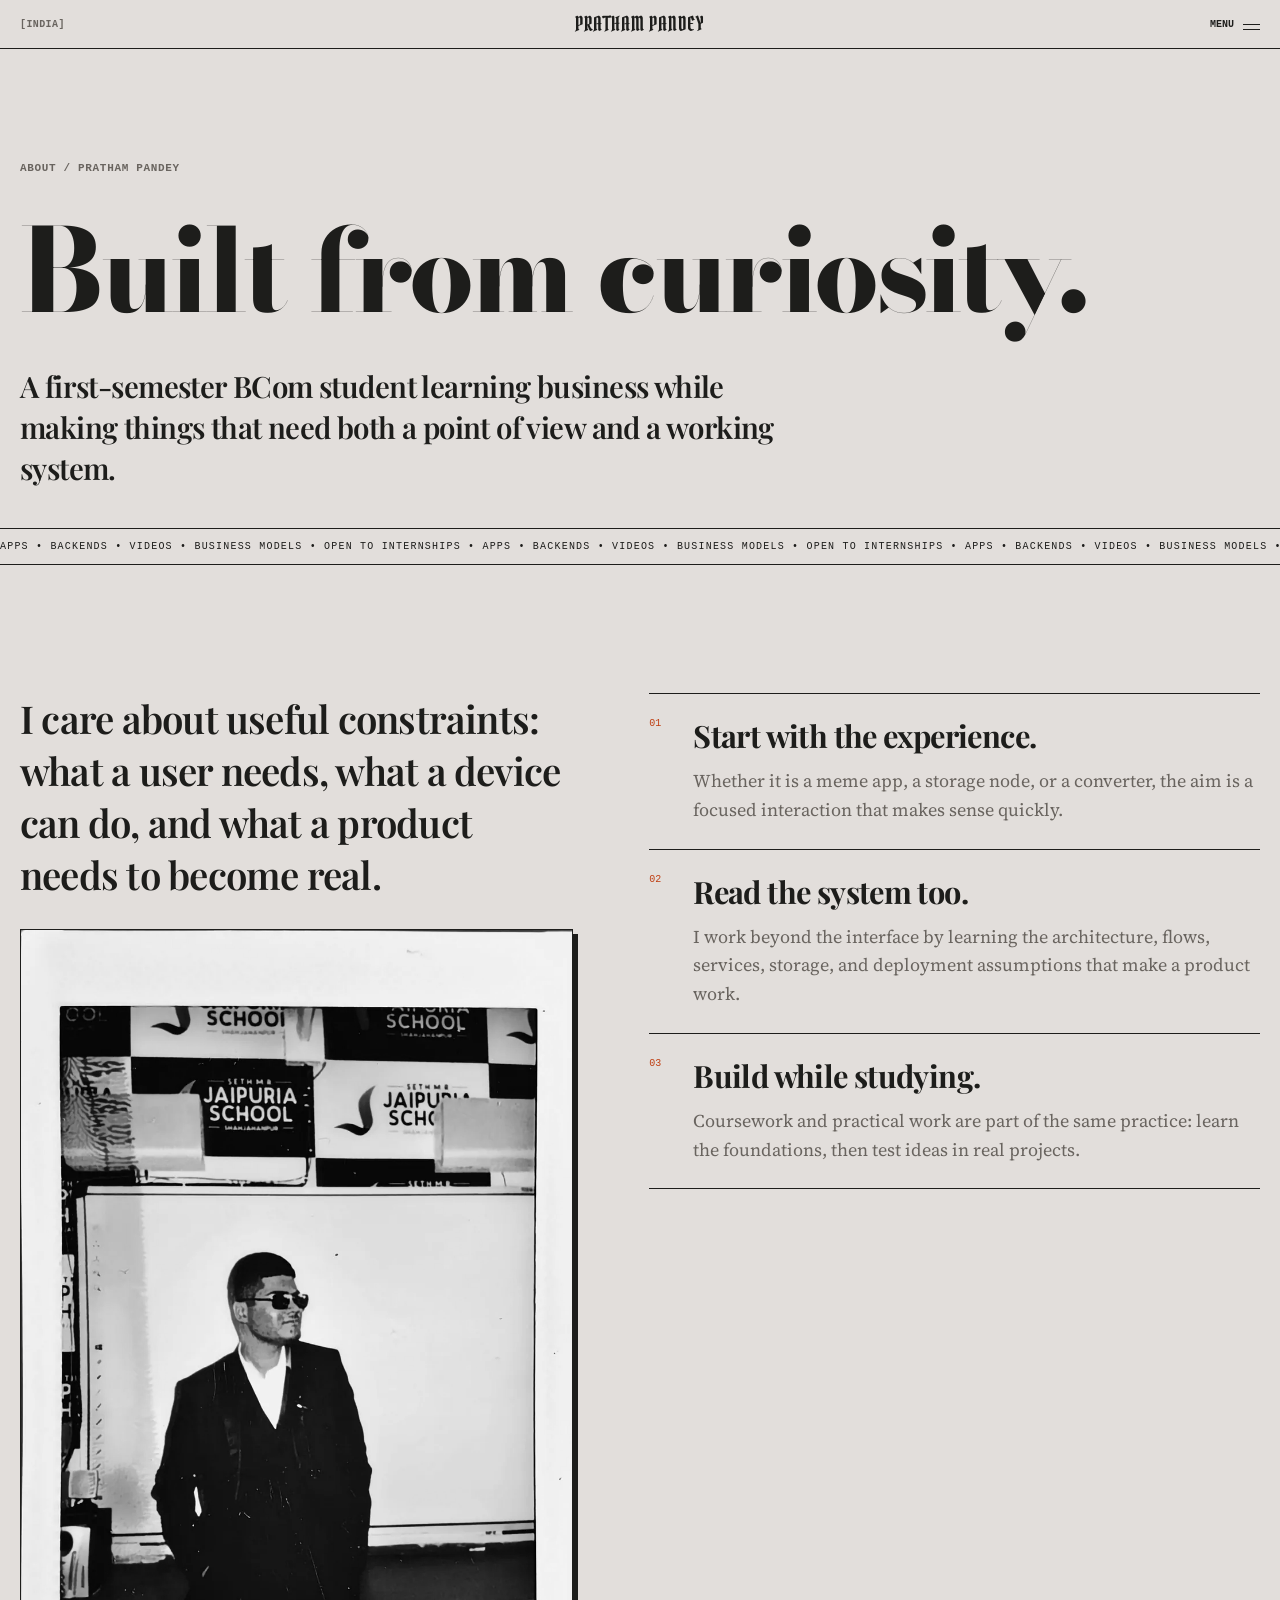
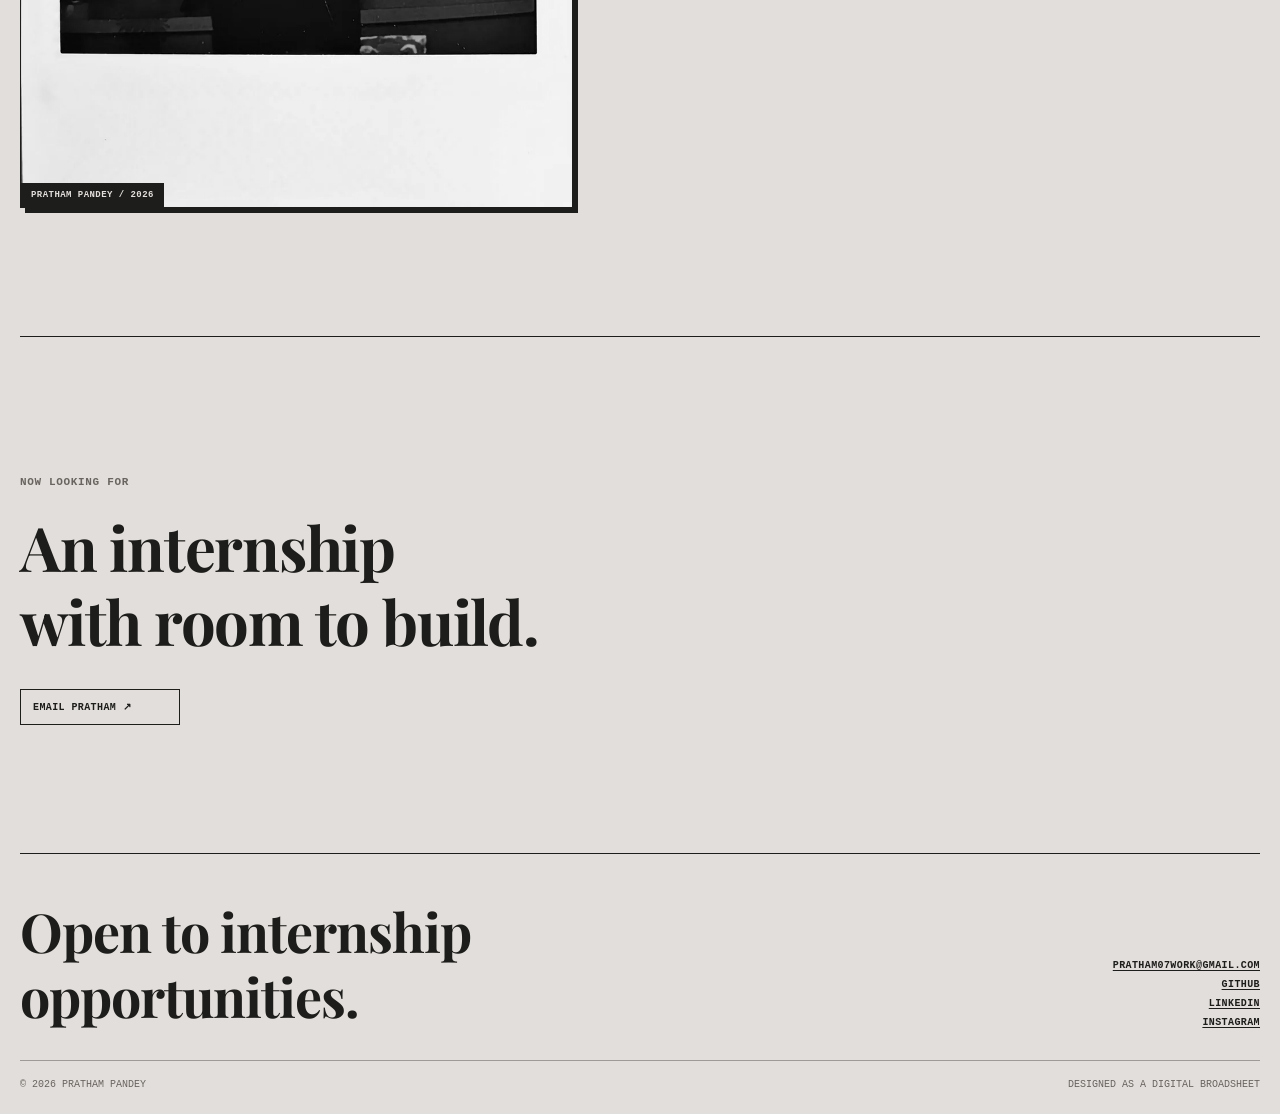
==== commit 6ef106c1: "Update portfolio with responsive WebP assets, enhanced layout, and Playwright test suite" ====
--- a/about/index.html
+++ b/about/index.html
@@ -1 +1,207 @@
-<!doctype html><html lang="en"><head><meta charset="UTF-8"><meta name="viewport" content="width=device-width,initial-scale=1"><meta name="description" content="About Pratham Pandey, a BCom student and multidisciplinary builder."><title>About — Pratham Pandey</title><link rel="icon" href="../assets/favicon.svg" type="image/svg+xml"><link rel="preconnect" href="https://fonts.googleapis.com"><link rel="preconnect" href="https://fonts.gstatic.com" crossorigin><link href="https://fonts.googleapis.com/css2?family=Bodoni+Moda:opsz,wght@6..96,700;6..96,800&family=Pirata+One&family=Playfair+Display:wght@600;700&family=Source+Serif+4:opsz,wght@8..60,300;8..60,400;8..60,600&display=swap" rel="stylesheet"><link rel="stylesheet" href="../css/tokens.css"><link rel="stylesheet" href="../css/themes.css"><link rel="stylesheet" href="../css/pages.css"></head><body data-root="../"><a class="skip-link" href="#main">Skip to content</a><main id="main"><section class="project-hero"><div class="project-hero__inner"><span class="eyebrow">About / Pratham Pandey</span><h1>Built from curiosity.</h1><p class="project-hero__tagline">A first-semester BCom student learning business while making things that need both a point of view and a working system.</p></div></section><div class="ticker"><div class="ticker__run">Apps • backends • videos • business models • open to internships • Apps • backends • videos • business models • open to internships •</div></div><section class="section about-page"><div><p class="about-page__lead">I care about useful constraints: what a user needs, what a device can do, and what a product needs to become real.</p><figure class="hero-photo" style="margin-top:28px; border:1px solid var(--ink); box-shadow:5px 5px 0 var(--ink);"><img src="../assets/images/pratham-1.jpg" alt="Portrait of Pratham Pandey" width="600" height="750" loading="lazy"><figcaption>Pratham Pandey / 2026</figcaption></figure></div><div class="principles"><article class="principle"><b>01</b><div><h3>Start with the experience.</h3><p>Whether it is a meme app, a storage node, or a converter, the aim is a focused interaction that makes sense quickly.</p></div></article><article class="principle"><b>02</b><div><h3>Read the system too.</h3><p>I work beyond the interface by learning the architecture, flows, services, storage, and deployment assumptions that make a product work.</p></div></article><article class="principle"><b>03</b><div><h3>Build while studying.</h3><p>Coursework and practical work are part of the same practice: learn the foundations, then test ideas in real projects.</p></div></article></div></section><section class="section section-rule"><span class="eyebrow">Now looking for</span><h2 class="section-heading"><span class="line"><span>An internship</span></span><span class="line"><span>with room to build.</span></span></h2><a class="button" href="mailto:pratham07work@gmail.com">Email Pratham ↗</a></section></main><script src="../js/gsap.min.js"></script><script src="../js/ScrollTrigger.min.js"></script><script src="../js/lenis.min.js"></script><script src="../js/config.js"></script><script src="../js/shared.js"></script></body></html>
+<!doctype html>
+<html lang="en">
+  <head>
+    <meta charset="UTF-8" />
+    <meta name="viewport" content="width=device-width, initial-scale=1" />
+    <meta
+      name="description"
+      content="About Pratham Pandey, a BCom student and multidisciplinary builder."
+    />
+    <meta property="og:title" content="About — Pratham Pandey" />
+    <meta
+      property="og:description"
+      content="About Pratham Pandey, a BCom student and multidisciplinary builder."
+    />
+    <meta property="og:type" content="website" />
+
+    <title>About — Pratham Pandey</title>
+    <link rel="icon" href="../assets/favicon.svg" type="image/svg+xml" />
+    <link rel="preconnect" href="https://fonts.googleapis.com" />
+    <link rel="preconnect" href="https://fonts.gstatic.com" crossorigin />
+    <link
+      href="https://fonts.googleapis.com/css2?family=Bodoni+Moda:opsz,wght@6..96,700;6..96,800&family=Pirata+One&family=Playfair+Display:wght@600;700&family=Source+Serif+4:opsz,wght@8..60,300;8..60,400;8..60,600&display=swap"
+      rel="stylesheet"
+    />
+    <link rel="stylesheet" href="../css/tokens.css" />
+    <link rel="stylesheet" href="../css/themes.css" />
+    <link rel="stylesheet" href="../css/pages.css" />
+  </head>
+  <body>
+    <!-- Generated by scripts/build.mjs. Edit scripts/pages.mjs or js/config.js. -->
+    <a class="skip-link" href="#main">Skip to content</a>
+    <header class="shell-header">
+      <nav class="header-bar" aria-label="Primary">
+        <span class="header-location">[INDIA]</span
+        ><a class="header-name" href="../index.html">Pratham Pandey</a>
+        <span class="header-links"
+          ><a data-transition href="../index.html#projects">Projects</a
+          ><a data-transition href="../about/index.html">About</a
+          ><a href="mailto:pratham07work@gmail.com">Contact</a></span
+        ><button
+          class="menu-button"
+          type="button"
+          aria-expanded="false"
+          aria-controls="site-menu"
+          hidden
+        >
+          Menu <i aria-hidden="true"></i>
+        </button>
+      </nav>
+    </header>
+    <main id="main" tabindex="-1">
+      <section class="project-hero">
+        <div class="project-hero__inner">
+          <span class="eyebrow">About / Pratham Pandey</span>
+          <h1>Built from curiosity.</h1>
+          <p class="project-hero__tagline">
+            A first-semester BCom student learning business while making things
+            that need both a point of view and a working system.
+          </p>
+        </div>
+      </section>
+      <div class="ticker" aria-hidden="true">
+        <div class="ticker__run">
+          Apps • backends • videos • business models • open to internships •
+          Apps • backends • videos • business models • open to internships •
+          Apps • backends • videos • business models • open to internships •
+          Apps • backends • videos • business models • open to internships •
+        </div>
+      </div>
+      <section class="section about-page">
+        <div>
+          <p class="about-page__lead">
+            I care about useful constraints: what a user needs, what a device
+            can do, and what a product needs to become real.
+          </p>
+          <figure class="hero-photo about-portrait">
+            <picture
+              ><source
+                type="image/webp"
+                srcset="
+                  ../assets/images/pratham-1-480.webp 480w,
+                  ../assets/images/pratham-1-960.webp 960w
+                "
+                sizes="(max-width: 820px) calc(100vw - 40px), 520px" />
+              <img
+                src="../assets/images/pratham-1.jpg"
+                alt="Portrait of Pratham Pandey"
+                width="1255"
+                height="2000"
+                loading="lazy"
+                decoding="async"
+            /></picture>
+            <figcaption>Pratham Pandey / 2026</figcaption>
+          </figure>
+        </div>
+        <div class="principles">
+          <article class="principle">
+            <b>01</b>
+            <div>
+              <h2>Start with the experience.</h2>
+              <p>
+                Whether it is a meme app, a storage node, or a converter, the
+                aim is a focused interaction that makes sense quickly.
+              </p>
+            </div>
+          </article>
+          <article class="principle">
+            <b>02</b>
+            <div>
+              <h2>Read the system too.</h2>
+              <p>
+                I work beyond the interface by learning the architecture, flows,
+                services, storage, and deployment assumptions that make a
+                product work.
+              </p>
+            </div>
+          </article>
+          <article class="principle">
+            <b>03</b>
+            <div>
+              <h2>Build while studying.</h2>
+              <p>
+                Coursework and practical work are part of the same practice:
+                learn the foundations, then test ideas in real projects.
+              </p>
+            </div>
+          </article>
+        </div>
+      </section>
+      <section class="section section-rule">
+        <span class="eyebrow">Now looking for</span>
+        <h2 class="section-heading">
+          <span class="line"><span>An internship</span></span
+          ><span class="line"><span>with room to build.</span></span>
+        </h2>
+        <a class="button" href="mailto:pratham07work@gmail.com"
+          >Email Pratham ↗</a
+        >
+      </section>
+    </main>
+    <footer class="footer">
+      <p class="footer__headline">Open to internship opportunities.</p>
+      <div class="footer__right">
+        <a href="mailto:pratham07work@gmail.com">pratham07work@gmail.com</a
+        ><a
+          class=""
+          href="https://github.com/bbethical010-glitch"
+          target="_blank"
+          rel="noopener noreferrer"
+          >GitHub</a
+        ><a
+          class=""
+          href="https://www.linkedin.com/in/pratham-pandey-132a77384"
+          target="_blank"
+          rel="noopener noreferrer"
+          >LinkedIn</a
+        ><a
+          class=""
+          href="https://www.instagram.com/pratham07.io?stkn=MW5ueG1oOW4wanZvZA%3D%3D&amp;utm_source=qr"
+          target="_blank"
+          rel="noopener noreferrer"
+          >Instagram</a
+        >
+      </div>
+      <div class="footer__lower">
+        <span>© <span data-year>2026</span> Pratham Pandey</span
+        ><span>Designed as a digital broadsheet</span>
+      </div>
+    </footer>
+    <dialog class="menu-overlay" id="site-menu" aria-labelledby="menu-title">
+      <div class="menu-overlay__top">
+        <h2 id="menu-title">Site menu</h2>
+        <button class="menu-close" type="button" autofocus>Close ×</button>
+      </div>
+      <nav class="menu-links" aria-label="Site menu">
+        <a data-transition href="../index.html#projects">Projects</a
+        ><a data-transition href="../about/index.html">About</a
+        ><a href="mailto:pratham07work@gmail.com">Contact</a>
+      </nav>
+      <div class="menu-social">
+        <a
+          class=""
+          href="https://github.com/bbethical010-glitch"
+          target="_blank"
+          rel="noopener noreferrer"
+          >GitHub</a
+        ><a
+          class=""
+          href="https://www.linkedin.com/in/pratham-pandey-132a77384"
+          target="_blank"
+          rel="noopener noreferrer"
+          >LinkedIn</a
+        ><a
+          class=""
+          href="https://www.instagram.com/pratham07.io?stkn=MW5ueG1oOW4wanZvZA%3D%3D&amp;utm_source=qr"
+          target="_blank"
+          rel="noopener noreferrer"
+          >Instagram</a
+        >
+      </div>
+    </dialog>
+    <script src="../js/gsap.min.js" defer></script>
+    <script src="../js/ScrollTrigger.min.js" defer></script>
+    <script src="../js/lenis.min.js" defer></script>
+    <script type="module" src="../js/shared.js"></script>
+  </body>
+</html>
--- a/css/tokens.css
+++ b/css/tokens.css
@@ -11,75 +11,454 @@
   --font-body: "Source Serif 4", Georgia, serif;
   --font-goth: "Pirata One", Georgia, serif;
   --font-mono: ui-monospace, SFMono-Regular, Menlo, monospace;
+  --leading-display: 1.15;
+  --leading-heading: 1.2;
+  --tracking-display: -0.03em;
+  --tracking-heading: -0.02em;
   --shadow-ink: 7px 7px 0 var(--ink);
   --content: min(1240px, calc(100% - 40px));
-  --ease: cubic-bezier(.22, .61, .36, 1);
+  --ease: cubic-bezier(0.22, 0.61, 0.36, 1);
 }
 
-* { box-sizing: border-box; }
-html { scroll-behavior: auto; background: var(--page); overflow-x: clip; }
-body { margin: 0; min-width: 320px; overflow-x: clip; background: var(--page); color: var(--ink); font: 400 18px/1.45 var(--font-body); }
-body.js-ready { cursor: default; }
-a { color: inherit; text-decoration-thickness: 1px; text-underline-offset: .18em; }
-a:focus-visible, button:focus-visible { outline: 3px solid var(--accent); outline-offset: 4px; }
-button { color: inherit; font: inherit; }
-img { display: block; max-width: 100%; }
-.skip-link { position: fixed; z-index: 200; top: 10px; left: 10px; transform: translateY(-200%); padding: 10px 14px; background: var(--accent); color: var(--accent-ink); font: 700 12px var(--font-mono); text-transform: uppercase; }
-.skip-link:focus { transform: translateY(0); }
+* {
+  box-sizing: border-box;
+}
+[hidden] {
+  display: none !important;
+}
+.sr-only {
+  position: absolute;
+  width: 1px;
+  height: 1px;
+  padding: 0;
+  margin: -1px;
+  overflow: hidden;
+  clip-path: inset(50%);
+  white-space: nowrap;
+  border: 0;
+}
+html {
+  scroll-behavior: auto;
+  background: var(--page);
+  overflow-x: clip;
+}
+body {
+  margin: 0;
+  min-width: 320px;
+  overflow-x: clip;
+  background: var(--page);
+  color: var(--ink);
+  font: 400 18px/1.6 var(--font-body);
+}
+h1,
+h2,
+h3,
+h4 {
+  overflow-wrap: break-word;
+  text-wrap: balance;
+}
+p,
+li,
+figcaption {
+  overflow-wrap: break-word;
+}
+body.menu-open {
+  overflow: hidden;
+}
+a {
+  color: inherit;
+  text-decoration-thickness: 1px;
+  text-underline-offset: 0.18em;
+}
+:focus-visible {
+  outline: 3px solid var(--accent);
+  outline-offset: 4px;
+}
+button {
+  color: inherit;
+  font: inherit;
+}
+img {
+  display: block;
+  max-width: 100%;
+}
+.skip-link {
+  position: fixed;
+  z-index: 200;
+  top: 10px;
+  left: 10px;
+  transform: translateY(-200%);
+  padding: 10px 14px;
+  background: var(--accent);
+  color: var(--accent-ink);
+  font: 700 12px var(--font-mono);
+  text-transform: uppercase;
+}
+.skip-link:focus {
+  transform: translateY(0);
+}
 
-.scroll-progress { position: fixed; z-index: 150; top: 0; left: 0; width: 100%; height: 3px; background: transparent; transform-origin: left; }
-.scroll-progress::before { content: ""; display: block; width: 100%; height: 100%; transform: scaleX(var(--progress, 0)); transform-origin: left; background: var(--ink); }
-.shell-header { position: sticky; top: 0; z-index: 100; background: color-mix(in srgb, var(--page) 94%, transparent); border-bottom: 1px solid var(--ink); backdrop-filter: none; }
-.header-bar { display: grid; grid-template-columns: 1fr auto 1fr; align-items: center; min-height: 48px; width: var(--content); margin: auto; font: 700 10px/1 var(--font-mono); letter-spacing: .04em; text-transform: uppercase; }
-.header-name { font: 500 20px/1 var(--font-goth); letter-spacing: .04em; text-decoration: none; }
-.header-location { color: var(--muted); }
-.menu-button { justify-self: end; display: inline-flex; gap: 9px; align-items: center; padding: 8px 0 8px 14px; border: 0; background: none; cursor: pointer; font: inherit; text-transform: uppercase; }
-.menu-button i, .menu-button i::after { display: block; width: 17px; height: 1px; background: currentColor; content: ""; }
-.menu-button i::after { transform: translateY(5px); }
-.menu-overlay { position: fixed; z-index: 180; inset: 0; display: grid; grid-template-rows: auto 1fr auto; padding: 20px; background: var(--ink); color: var(--page); clip-path: inset(0 0 100% 0); pointer-events: none; }
-.menu-overlay.is-open { pointer-events: auto; }
-.menu-overlay__top { display: flex; justify-content: space-between; font: 700 10px var(--font-mono); text-transform: uppercase; }
-.menu-close { border: 0; background: none; color: inherit; cursor: pointer; font: inherit; }
-.menu-links { align-self: center; display: grid; gap: 3px; }
-.menu-links a { width: fit-content; font: 800 clamp(52px, 12vw, 150px)/.78 var(--font-display); letter-spacing: -.09em; text-decoration: none; }
-.menu-links a:hover { color: var(--accent); }
-.menu-social { display: flex; gap: 20px; justify-content: flex-end; font: 12px var(--font-mono); text-transform: uppercase; }
+.scroll-progress {
+  position: fixed;
+  z-index: 150;
+  top: 0;
+  left: 0;
+  width: 100%;
+  height: 3px;
+  background: transparent;
+  transform-origin: left;
+}
+.scroll-progress::before {
+  content: "";
+  display: block;
+  width: 100%;
+  height: 100%;
+  transform: scaleX(var(--progress, 0));
+  transform-origin: left;
+  background: var(--ink);
+}
+.shell-header {
+  position: sticky;
+  top: 0;
+  z-index: 100;
+  background: var(--page);
+  border-bottom: 1px solid var(--ink);
+  backdrop-filter: none;
+}
+.header-bar {
+  display: grid;
+  grid-template-columns: 1fr auto 1fr;
+  align-items: center;
+  min-height: 48px;
+  width: var(--content);
+  margin: auto;
+  font: 700 10px/1.5 var(--font-mono);
+  letter-spacing: 0.04em;
+  text-transform: uppercase;
+}
+.header-name {
+  font: 500 20px/1.25 var(--font-goth);
+  letter-spacing: 0.04em;
+  text-decoration: none;
+}
+.header-location {
+  color: var(--muted);
+}
+.header-links {
+  display: flex;
+  gap: 12px;
+  justify-self: end;
+}
+.menu-ready .header-links {
+  display: none;
+}
+.menu-button {
+  justify-self: end;
+  display: inline-flex;
+  gap: 9px;
+  align-items: center;
+  padding: 8px 0 8px 14px;
+  border: 0;
+  background: none;
+  cursor: pointer;
+  font: inherit;
+  text-transform: uppercase;
+}
+.menu-button i,
+.menu-button i::after {
+  display: block;
+  width: 17px;
+  height: 1px;
+  background: currentColor;
+  content: "";
+}
+.menu-button i::after {
+  transform: translateY(5px);
+}
+.menu-overlay {
+  position: fixed;
+  z-index: 180;
+  inset: 0;
+  display: none;
+  grid-template-rows: auto 1fr auto;
+  padding: 20px;
+  margin: 0;
+  border: 0;
+  width: 100%;
+  max-width: none;
+  height: 100dvh;
+  max-height: none;
+  overflow-y: auto;
+  overscroll-behavior: contain;
+  background: var(--ink);
+  color: var(--page);
+}
+.menu-overlay[open] {
+  display: grid;
+}
+.menu-overlay::backdrop {
+  background: var(--ink);
+}
+.menu-overlay__top {
+  display: flex;
+  justify-content: space-between;
+  font: 700 10px var(--font-mono);
+  text-transform: uppercase;
+}
+.menu-close {
+  border: 0;
+  background: none;
+  color: inherit;
+  cursor: pointer;
+  font: inherit;
+  min-height: 44px;
+  padding: 10px;
+}
+.menu-overlay__top h2 {
+  margin: 0;
+  font: inherit;
+  align-self: center;
+}
+.menu-links {
+  align-self: center;
+  display: grid;
+  gap: 18px;
+  padding: 24px 0;
+}
+.menu-links a {
+  width: fit-content;
+  max-width: 100%;
+  font: 800 clamp(40px, 8vw, 112px)/var(--leading-heading) var(--font-display);
+  letter-spacing: var(--tracking-display);
+  text-decoration: none;
+}
+.menu-links a:hover {
+  color: var(--accent);
+}
+.menu-social {
+  display: flex;
+  flex-wrap: wrap;
+  gap: 20px;
+  justify-content: flex-end;
+  font: 12px var(--font-mono);
+  text-transform: uppercase;
+}
 
-.loader { position: fixed; z-index: 220; inset: 0; display: grid; place-items: center; overflow: hidden; color: var(--page); background: var(--ink); }
-.loader::before, .loader::after { position: absolute; inset: 0; content: ""; background: var(--ink); }
-.loader__inside { position: relative; z-index: 1; width: min(84vw, 640px); }
-.loader__count { margin: 0; font: 800 clamp(100px, 25vw, 260px)/.7 var(--font-display); letter-spacing: -.09em; }
-.loader__rule { height: 1px; margin: 22px 0 12px; background: color-mix(in srgb, var(--page) 30%, transparent); }
-.loader__rule i { display: block; width: 0; height: 100%; background: var(--accent); }
-.loader__print { display: flex; justify-content: space-between; gap: 12px; color: color-mix(in srgb, var(--page) 72%, transparent); font: 10px var(--font-mono); letter-spacing: .08em; text-transform: uppercase; }
-.loader.is-project { background: var(--theme-dark); color: var(--theme-light); }
-.loader.is-project::before, .loader.is-project::after { background: var(--theme-dark); }
+.page-curtain {
+  position: fixed;
+  z-index: 210;
+  inset: 0;
+  background: var(--accent);
+  clip-path: inset(100% 0 0 0);
+  pointer-events: none;
+}
 
-.ticker { overflow: hidden; white-space: nowrap; border-top: 1px solid currentColor; border-bottom: 1px solid currentColor; font: 10px/1 var(--font-mono); letter-spacing: .12em; text-transform: uppercase; }
-.ticker__run { display: inline-flex; gap: 36px; padding: 10px 0; animation: ticker 20s linear infinite; }
-@keyframes ticker { to { transform: translateX(-50%); } }
-.display-banner { overflow: hidden; padding: 24px 0 20px; color: var(--page); background: var(--ink); }
-.display-banner h2 { width: max-content; margin: 0; padding-left: 2vw; font: 800 clamp(78px, 18vw, 260px)/.68 var(--font-display); letter-spacing: -.105em; white-space: nowrap; }
-.eyebrow, .byline, .meta-label { font: 700 10px/1.35 var(--font-mono); letter-spacing: .06em; text-transform: uppercase; }
-.eyebrow { color: var(--muted); }
-.status-badge { display: inline-flex; align-items: center; gap: 7px; width: fit-content; padding: 6px 7px; border: 1px solid currentColor; background: var(--page); font: 700 10px/1 var(--font-mono); letter-spacing: .04em; text-transform: uppercase; }
-.status-badge::before { width: 7px; height: 7px; background: var(--accent); content: ""; }
-.status-badge.is-progress::before { background: var(--muted); }
-.editorial-link { text-decoration: underline; text-underline-offset: 5px; }
-.editorial-link:hover { color: var(--accent); }
-.button { display: inline-flex; align-items: center; justify-content: space-between; gap: 20px; min-width: 160px; padding: 11px 12px; border: 1px solid var(--ink); background: transparent; color: var(--ink); font: 700 10px var(--font-mono); letter-spacing: .04em; text-decoration: none; text-transform: uppercase; transition: transform .25s var(--ease), background .25s var(--ease), color .25s var(--ease); }
-.button:hover { transform: translate(-3px, -3px); background: var(--ink); color: var(--page); box-shadow: 4px 4px 0 var(--accent); }
-.button[aria-disabled="true"] { opacity: .45; pointer-events: none; }
-.section { width: var(--content); margin: auto; padding: clamp(65px, 10vw, 150px) 0; }
-.section-rule { border-top: 1px solid var(--ink); }
-.section-heading { max-width: 14ch; margin: 18px 0 40px; font: 700 clamp(45px, 7vw, 100px)/.83 var(--font-heading); letter-spacing: -.07em; }
-.section-heading .line { display: block; overflow: hidden; }
-.section-heading .line > span { display: block; }
-.footer { display: grid; grid-template-columns: 1fr auto; gap: 32px; width: var(--content); margin: auto; padding: 45px 0 25px; border-top: 1px solid var(--ink); }
-.footer__headline { max-width: 14ch; margin: 0; font: 700 clamp(34px, 5vw, 76px)/.86 var(--font-heading); letter-spacing: -.065em; }
-.footer__right { display: grid; gap: 8px; align-content: end; font: 700 10px var(--font-mono); letter-spacing: .04em; text-align: right; text-transform: uppercase; }
-.footer__right a { width: fit-content; justify-self: end; }
-.footer__lower { grid-column: 1 / -1; display: flex; justify-content: space-between; padding-top: 18px; border-top: 1px solid var(--line); color: var(--muted); font: 10px var(--font-mono); text-transform: uppercase; }
+.ticker {
+  overflow: hidden;
+  white-space: nowrap;
+  border-top: 1px solid currentColor;
+  border-bottom: 1px solid currentColor;
+  font: 10px/1.5 var(--font-mono);
+  letter-spacing: 0.12em;
+  text-transform: uppercase;
+}
+.ticker__run {
+  display: inline-flex;
+  gap: 36px;
+  padding: 10px 0;
+  animation: ticker 20s linear infinite;
+}
+@keyframes ticker {
+  to {
+    transform: translateX(-50%);
+  }
+}
+.display-banner {
+  overflow: hidden;
+  padding: clamp(24px, 4vw, 48px) 0;
+  color: var(--page);
+  background: var(--ink);
+}
+.display-banner h2 {
+  width: var(--content);
+  margin: 0 auto;
+  font: 800 clamp(30px, 5.6vw, 88px)/var(--leading-heading) var(--font-display);
+  letter-spacing: var(--tracking-display);
+}
+.eyebrow,
+.byline,
+.meta-label {
+  font: 700 11px/1.5 var(--font-mono);
+  letter-spacing: 0.06em;
+  text-transform: uppercase;
+}
+.eyebrow {
+  color: var(--muted);
+}
+.status-badge {
+  display: inline-flex;
+  align-items: center;
+  gap: 7px;
+  width: fit-content;
+  max-width: 100%;
+  align-self: start;
+  justify-self: start;
+  padding: 6px 7px;
+  border: 1px solid currentColor;
+  background: var(--page);
+  font: 700 10px/1.5 var(--font-mono);
+  letter-spacing: 0.04em;
+  text-transform: uppercase;
+}
+.status-badge::before {
+  flex-shrink: 0;
+  width: 7px;
+  height: 7px;
+  background: var(--accent);
+  content: "";
+}
+.status-badge.is-progress::before {
+  background: var(--muted);
+}
+.editorial-link {
+  text-decoration: underline;
+  text-underline-offset: 5px;
+}
+.editorial-link:hover {
+  color: var(--accent);
+}
+.button {
+  display: inline-flex;
+  align-items: center;
+  justify-content: space-between;
+  gap: 20px;
+  min-width: 160px;
+  padding: 11px 12px;
+  border: 1px solid var(--ink);
+  background: transparent;
+  color: var(--ink);
+  font: 700 10px var(--font-mono);
+  letter-spacing: 0.04em;
+  text-decoration: none;
+  text-transform: uppercase;
+  transition:
+    transform 0.25s var(--ease),
+    background 0.25s var(--ease),
+    color 0.25s var(--ease);
+}
+.button:hover {
+  transform: translate(-3px, -3px);
+  background: var(--ink);
+  color: var(--page);
+  box-shadow: 4px 4px 0 var(--accent);
+}
+.button[aria-disabled="true"] {
+  opacity: 0.45;
+  pointer-events: none;
+}
+.section {
+  width: var(--content);
+  margin: auto;
+  padding: clamp(65px, 10vw, 150px) 0;
+  scroll-margin-top: 70px;
+}
+.section-rule {
+  border-top: 1px solid var(--ink);
+}
+.section-heading {
+  max-width: 18ch;
+  margin: 16px 0 32px;
+  font: 700 clamp(34px, 4.8vw, 72px)/var(--leading-heading) var(--font-heading);
+  letter-spacing: var(--tracking-heading);
+}
+.section-heading .line {
+  display: block;
+  overflow: visible;
+}
+.section-heading .line > span {
+  display: block;
+}
+.footer {
+  display: grid;
+  grid-template-columns: minmax(0, 1fr) auto;
+  gap: 32px;
+  width: var(--content);
+  margin: auto;
+  padding: 45px 0 25px;
+  border-top: 1px solid var(--ink);
+}
+.footer__headline {
+  max-width: 17ch;
+  margin: 0;
+  font: 700 clamp(30px, 4.2vw, 60px)/var(--leading-heading) var(--font-heading);
+  letter-spacing: var(--tracking-heading);
+}
+.footer__right {
+  display: grid;
+  gap: 8px;
+  align-content: end;
+  font: 700 10px var(--font-mono);
+  letter-spacing: 0.04em;
+  text-align: right;
+  text-transform: uppercase;
+}
+.footer__right a {
+  width: fit-content;
+  max-width: 100%;
+  overflow-wrap: anywhere;
+  justify-self: end;
+}
+.footer__lower {
+  grid-column: 1 / -1;
+  display: flex;
+  justify-content: space-between;
+  flex-wrap: wrap;
+  gap: 12px 24px;
+  padding-top: 18px;
+  border-top: 1px solid var(--line);
+  color: var(--muted);
+  font: 10px var(--font-mono);
+  text-transform: uppercase;
+}
 
-@media (max-width: 700px) { .header-bar { width: min(100% - 26px, 1240px); } .header-location { font-size: 8px; } .footer { grid-template-columns: 1fr; } .footer__right { text-align: left; } .footer__right a { justify-self: start; } .footer__lower { display: grid; gap: 8px; } }
-@media (prefers-reduced-motion: reduce) { *, *::before, *::after { animation-duration: .001ms !important; animation-iteration-count: 1 !important; scroll-behavior: auto !important; transition-duration: .001ms !important; } .loader { display: none !important; } }
+@media (max-width: 700px) {
+  .header-bar {
+    width: min(100% - 26px, 1240px);
+  }
+  .header-location {
+    font-size: 8px;
+  }
+  body:not(.menu-ready) .header-bar {
+    grid-template-columns: 1fr auto;
+    gap: 14px;
+    padding: 12px 0;
+  }
+  body:not(.menu-ready) .header-links {
+    grid-column: 1 / -1;
+    justify-self: center;
+    gap: 24px;
+  }
+  .footer {
+    grid-template-columns: 1fr;
+  }
+  .footer__right {
+    text-align: left;
+  }
+  .footer__right a {
+    justify-self: start;
+  }
+  .footer__lower {
+    display: grid;
+    gap: 8px;
+  }
+}
+@media (prefers-reduced-motion: reduce) {
+  *,
+  *::before,
+  *::after {
+    animation-duration: 0.001ms !important;
+    animation-iteration-count: 1 !important;
+    scroll-behavior: auto !important;
+    transition-duration: 0.001ms !important;
+  }
+}
--- a/css/themes.css
+++ b/css/themes.css
@@ -18,7 +18,7 @@
 }
 
 body[data-theme="meme-capsule"] .shell-header {
-  background: rgba(19, 19, 19, 0.95);
+  background: #131313;
   border-bottom: 2px solid #9b30ff;
 }
 
@@ -155,8 +155,9 @@
   color: #f4c300;
 }
 
-body[data-theme="meme-capsule"] .arch-wire-pulse {
+body[data-theme="meme-capsule"] .arch-wire {
   stroke: #f4c300;
+  color: #f4c300;
 }
 
 body[data-theme="meme-capsule"] .arch-node-box {
@@ -191,9 +192,36 @@
   color: #f4c300;
 }
 
-body[data-theme="easy-storage-cloud"] { --page: #060a14; --surface: #111827; --ink: #e5f2ff; --muted: #94a3b8; --accent: #3b82f6; --accent-ink: #06101f; --theme-dark: #060a14; --theme-light: #e5f2ff; --line: #1e293b; }
-/* TODO: confirm with Convertix app UI. Palette not described in supplied documentation. */
-body[data-theme="convertix"] { --page: #eee9f8; --surface: #d9cff4; --ink: #1e1535; --muted: #655e74; --accent: #6d3ee8; --accent-ink: #fbf8ff; --theme-dark: #1e1535; --theme-light: #fbf8ff; }
-body[data-theme="easy-storage-cloud"] .shell-header { background: #060a14; }
-body[data-theme="easy-storage-cloud"] .display-banner { color: #060a14; background: #3b82f6; }
-body[data-theme="convertix"] .display-banner { color: #fbf8ff; background: #6d3ee8; }
+body[data-theme="easy-storage-cloud"] {
+  --page: #060a14;
+  --surface: #111827;
+  --ink: #e5f2ff;
+  --muted: #94a3b8;
+  --accent: #3b82f6;
+  --accent-ink: #06101f;
+  --theme-dark: #060a14;
+  --theme-light: #e5f2ff;
+  --line: #1e293b;
+}
+/* Portfolio presentation palette; the supplied docs do not define the app palette. */
+body[data-theme="convertix"] {
+  --page: #eee9f8;
+  --surface: #d9cff4;
+  --ink: #1e1535;
+  --muted: #655e74;
+  --accent: #6d3ee8;
+  --accent-ink: #fbf8ff;
+  --theme-dark: #1e1535;
+  --theme-light: #fbf8ff;
+}
+body[data-theme="easy-storage-cloud"] .shell-header {
+  background: #060a14;
+}
+body[data-theme="easy-storage-cloud"] .display-banner {
+  color: #060a14;
+  background: #3b82f6;
+}
+body[data-theme="convertix"] .display-banner {
+  color: #fbf8ff;
+  background: #6d3ee8;
+}
--- a/css/pages.css
+++ b/css/pages.css
@@ -1,103 +1,1093 @@
-.home-hero { overflow: hidden; background: var(--ink); color: var(--page); }
-.home-hero__name { margin: 0; padding: clamp(24px, 5vw, 70px) 2vw clamp(20px, 4vw, 55px); font: 800 clamp(52px, 18vw, 315px)/.67 var(--font-display); letter-spacing: -.1em; text-align: center; white-space: nowrap; max-width: 100%; }
-.hero-letter { display: inline-block; transform-origin: bottom; }
-.hero-triad { display: grid; grid-template-columns: minmax(0, 1fr) 1.35fr minmax(0, 1fr); border-top: 1px solid color-mix(in srgb, var(--page) 45%, transparent); }
-.hero-photo { position: relative; min-height: clamp(240px, 30vw, 450px); margin: 0; overflow: hidden; background: var(--surface); }
-.hero-photo img { width: 100%; height: 100%; object-fit: cover; filter: grayscale(1) contrast(1.08); transition: filter .5s var(--ease), transform .5s var(--ease); }
-.hero-photo:hover img { filter: grayscale(0) contrast(1.02); transform: scale(1.03); }
-.hero-photo figcaption { position: absolute; bottom: 0; left: 0; padding: 7px 10px; background: var(--ink); color: var(--page); font: 700 9px var(--font-mono); text-transform: uppercase; letter-spacing: .05em; z-index: 3; }
-.hero-statement { display: grid; place-items: center; padding: 22px; border-right: 1px solid color-mix(in srgb, var(--page) 45%, transparent); border-left: 1px solid color-mix(in srgb, var(--page) 45%, transparent); text-align: center; }
-.hero-statement h2 { margin: 0; font: 700 clamp(35px, 5vw, 78px)/.84 var(--font-heading); letter-spacing: -.07em; }
-.hero-statement p { margin: 18px 0 0; color: color-mix(in srgb, var(--page) 70%, transparent); font: 10px var(--font-mono); letter-spacing: .07em; text-transform: uppercase; }
-.hero-stamp { position: absolute; z-index: 4; right: -22px; bottom: 18px; display: grid; place-content: center; width: 110px; aspect-ratio: 1; padding: 12px; border: 2px dashed var(--accent); border-radius: 50%; background: var(--page); color: var(--accent); font: 700 14px/.95 var(--font-goth); text-align: center; transform: rotate(-12deg); }
-.home-bio { display: grid; grid-template-columns: 1.1fr .9fr; gap: clamp(28px, 8vw, 130px); align-items: start; }
-.dropcap::first-letter { float: left; margin: -.08em .09em -.1em 0; color: var(--accent); font: 800 7.4em/.66 var(--font-display); }
-.bio-copy { max-width: 600px; font-size: clamp(21px, 2.15vw, 32px); line-height: 1.15; letter-spacing: -.035em; }
-.bio-aside { padding: 20px; border: 1px solid var(--ink); background: var(--surface); font: 700 12px/1.4 var(--font-mono); text-transform: uppercase; }
-.bio-aside strong { display: block; margin-bottom: 15px; color: var(--accent); font: 500 46px/.75 var(--font-goth); }
-.selector-wrap { display: grid; grid-template-columns: minmax(0, 1fr) 250px; gap: clamp(25px, 7vw, 110px); align-items: center; }
-.card-stage { position: relative; min-height: 475px; perspective: 1000px; }
-.swipe-card { position: absolute; inset: 0 auto auto 0; width: min(100%, 600px); min-height: 430px; padding: 16px; border: 1px solid var(--ink); background: var(--surface); box-shadow: var(--shadow-ink); cursor: grab; user-select: none; }
-.swipe-card:active { cursor: grabbing; }
-.swipe-card[data-index="0"] { z-index: 3; }
-.swipe-card[data-index="1"] { z-index: 2; transform: translate(16px, 16px) rotate(3deg); }
-.swipe-card[data-index="2"] { z-index: 1; transform: translate(28px, 30px) rotate(6deg); }
-.swipe-card__art { display: grid; place-content: center; height: 250px; padding: 20px; overflow: hidden; border: 1px solid var(--ink); background: var(--ink); color: var(--surface); text-align: center; }
-.swipe-card__art span { font: 800 clamp(55px, 9vw, 108px)/.67 var(--font-display); letter-spacing: -.11em; }
-.swipe-card__art small { margin-top: 17px; color: var(--accent); font: 10px var(--font-mono); letter-spacing: .08em; text-transform: uppercase; }
-.swipe-card__body { display: grid; grid-template-columns: 1fr auto; gap: 12px; padding-top: 15px; }
-.swipe-card__body h3 { margin: 0; font: 700 clamp(33px, 5vw, 58px)/.82 var(--font-heading); letter-spacing: -.075em; }
-.swipe-card__body p { grid-column: 1 / -1; margin: 0; font-size: 17px; }
-.swipe-controls { display: flex; gap: 8px; margin-top: 20px; }.swipe-controls button { width: 45px; height: 42px; border: 1px solid var(--ink); background: var(--page); cursor: pointer; font-size: 22px; }.swipe-controls button:hover { background: var(--accent); color: var(--page); }
-.selector-copy { border-left: 1px solid var(--ink); padding-left: 20px; }.selector-copy h3 { margin: 15px 0; font: 700 clamp(39px, 4.2vw, 64px)/.83 var(--font-heading); letter-spacing: -.07em; }.selector-copy p { color: var(--muted); font-size: 17px; }
-.project-grid { display: grid; grid-template-columns: repeat(3, 1fr); gap: 15px; }.project-grid__card { display: grid; gap: 15px; padding: 12px; border: 1px solid var(--ink); background: var(--surface); box-shadow: 5px 5px 0 var(--ink); text-decoration: none; }.project-grid__art { display: grid; min-height: 180px; place-content: center; padding: 15px; background: var(--ink); color: var(--project-accent, var(--accent)); font: 800 clamp(38px, 5vw, 75px)/.68 var(--font-display); letter-spacing: -.09em; text-align: center; }.project-grid__card h3 { margin: 0; font: 700 35px/.84 var(--font-heading); letter-spacing: -.07em; }.project-grid__card p { margin: 0; color: var(--muted); font-size: 16px; }.project-grid__card:hover { transform: translate(-3px, -3px); box-shadow: 8px 8px 0 var(--project-accent, var(--accent)); }
-.skills-index { columns: 2; gap: 40px; margin: 0; padding: 0; list-style: none; border-top: 1px solid var(--ink); }.skills-index li { display: flex; justify-content: space-between; gap: 12px; break-inside: avoid; padding: 12px 0; border-bottom: 1px solid var(--line); font: 700 12px var(--font-mono); text-transform: uppercase; }.skills-index span { color: var(--muted); }
-.project-hero { padding: clamp(45px, 8vw, 110px) 0 0; }.project-hero__inner { width: var(--content); margin: auto; }.project-hero h1 { max-width: 11ch; margin: 18px 0 26px; font: 800 clamp(76px, 17vw, 250px)/.68 var(--font-display); letter-spacing: -.11em; }.project-hero__tagline { max-width: 30ch; margin: 0 0 40px; font: 700 clamp(22px, 3.4vw, 47px)/1 var(--font-heading); letter-spacing: -.05em; }.facts { display: grid; grid-template-columns: repeat(5, 1fr); border-top: 1px solid var(--ink); }.fact { min-height: 90px; padding: 12px; border-right: 1px solid var(--ink); }.fact:first-child { border-left: 1px solid var(--ink); }.fact b { display: block; margin-top: 9px; font-size: 15px; line-height: 1.2; }
-.case-overview { display: grid; grid-template-columns: .7fr 1.3fr; gap: clamp(35px, 10vw, 180px); }.case-overview p { max-width: 670px; margin: 0; font-size: clamp(23px, 3vw, 42px); line-height: 1.05; letter-spacing: -.055em; }.case-feature-list { margin: 0; padding: 0; list-style: none; border-top: 1px solid var(--ink); }.case-feature-list li { display: grid; grid-template-columns: 36px 1fr; gap: 14px; padding: 17px 0; border-bottom: 1px solid var(--ink); font-size: clamp(19px, 2.4vw, 29px); line-height: 1.1; }.case-feature-list span { color: var(--accent); font: 10px var(--font-mono); padding-top: 5px; }
-.gallery-outer { overflow: hidden; }.case-gallery { display: flex; gap: 20px; width: max-content; padding-right: 10vw; align-items: stretch; }.screen { width: min(76vw, 320px); display: flex; flex-direction: column; padding: 10px; border: 1px solid var(--ink); background: var(--ink); box-shadow: 6px 6px 0 var(--accent); flex-shrink: 0; }.screen__media { width: 100%; aspect-ratio: 1080 / 2310; overflow: hidden; background: #0b0b0f; border: 1px solid color-mix(in srgb, var(--page) 20%, transparent); border-radius: 2px; }.screen__media img { width: 100%; height: 100%; object-fit: cover; display: block; }.screen__label { display: flex; justify-content: space-between; align-items: center; padding: 10px 4px 2px; color: var(--page); font: 700 10px var(--font-mono); text-transform: uppercase; letter-spacing: .05em; }.screen__inside { display: grid; height: 100%; min-height: 480px; place-content: center; border: 1px solid currentColor; background: var(--surface); color: var(--ink); text-align: center; }.screen__inside b { display: block; font: 800 clamp(44px, 7vw, 76px)/.7 var(--font-display); letter-spacing: -.1em; }.screen__inside small { margin-top: 20px; font: 10px var(--font-mono); text-transform: uppercase; }
+.home-hero {
+  overflow: hidden;
+  background: var(--ink);
+  color: var(--page);
+}
+.home-hero__name {
+  margin: 0;
+  padding: clamp(28px, 4vw, 64px) 20px;
+  font: 800 clamp(44px, 15vw, 216px)/var(--leading-display) var(--font-display);
+  letter-spacing: var(--tracking-display);
+  text-align: center;
+  white-space: nowrap;
+  max-width: 100%;
+}
+.hero-word {
+  display: block;
+}
+.hero-letter {
+  display: inline-block;
+  transform-origin: bottom;
+}
+.hero-triad {
+  display: grid;
+  grid-template-columns: minmax(0, 1fr) 1.35fr minmax(0, 1fr);
+  border-top: 1px solid color-mix(in srgb, var(--page) 45%, transparent);
+}
+.hero-photo {
+  position: relative;
+  min-height: clamp(240px, 30vw, 450px);
+  margin: 0;
+  overflow: hidden;
+  background: var(--surface);
+}
+.hero-photo picture {
+  display: block;
+  height: 100%;
+}
+.hero-triad .hero-photo {
+  height: clamp(190px, 30vw, 450px);
+}
+.hero-photo img {
+  width: 100%;
+  height: 100%;
+  object-fit: cover;
+  filter: grayscale(1) contrast(1.08);
+  transition:
+    filter 0.5s var(--ease),
+    transform 0.5s var(--ease);
+}
+.hero-photo:hover img {
+  filter: grayscale(0) contrast(1.02);
+  transform: scale(1.03);
+}
+.hero-photo figcaption {
+  position: absolute;
+  bottom: 0;
+  left: 0;
+  padding: 7px 10px;
+  background: var(--ink);
+  color: var(--page);
+  font: 700 9px var(--font-mono);
+  text-transform: uppercase;
+  letter-spacing: 0.05em;
+  z-index: 3;
+}
+.hero-statement {
+  display: grid;
+  place-items: center;
+  padding: 22px;
+  border-right: 1px solid color-mix(in srgb, var(--page) 45%, transparent);
+  border-left: 1px solid color-mix(in srgb, var(--page) 45%, transparent);
+  text-align: center;
+}
+.hero-statement h2 {
+  margin: 0;
+  font: 700 clamp(30px, 3.6vw, 56px)/var(--leading-heading) var(--font-heading);
+  letter-spacing: var(--tracking-heading);
+}
+.hero-statement p {
+  margin: 18px 0 0;
+  color: color-mix(in srgb, var(--page) 70%, transparent);
+  font: 10px var(--font-mono);
+  letter-spacing: 0.07em;
+  text-transform: uppercase;
+}
+.hero-stamp {
+  position: absolute;
+  z-index: 4;
+  right: 14px;
+  bottom: 48px;
+  display: grid;
+  place-content: center;
+  width: 110px;
+  aspect-ratio: 1;
+  padding: 12px;
+  border: 2px dashed var(--accent);
+  border-radius: 50%;
+  background: var(--page);
+  color: var(--accent);
+  font: 700 14px/1.2 var(--font-goth);
+  text-align: center;
+  transform: rotate(-12deg);
+}
+.home-bio {
+  display: grid;
+  grid-template-columns: minmax(0, 0.8fr) minmax(0, 1.2fr);
+  gap: 32px clamp(32px, 6vw, 88px);
+  align-items: start;
+}
+.home-bio > div:first-child {
+  grid-row: span 2;
+}
+.home-bio > .bio-aside {
+  grid-column: 2;
+}
+.home-bio > *,
+.case-overview > *,
+.about-page > *,
+.project-grid > * {
+  min-width: 0;
+}
+.dropcap::first-letter {
+  color: var(--accent);
+  font-weight: 700;
+}
+.bio-copy {
+  max-width: 600px;
+  font-size: clamp(20px, 1.9vw, 26px);
+  line-height: 1.6;
+  letter-spacing: normal;
+}
+.bio-copy p:first-child {
+  margin-top: 0;
+}
+.bio-aside {
+  padding: 20px;
+  border: 1px solid var(--ink);
+  background: var(--surface);
+  font: 700 12px/1.4 var(--font-mono);
+  text-transform: uppercase;
+}
+.bio-aside strong {
+  display: block;
+  margin-bottom: 15px;
+  color: var(--accent);
+  font: 500 36px/1.2 var(--font-goth);
+}
+.selector-wrap {
+  display: grid;
+  grid-template-columns: minmax(0, 1.4fr) minmax(0, 1fr);
+  gap: clamp(40px, 6vw, 88px);
+  align-items: center;
+}
+.selector-wrap > * {
+  min-width: 0;
+}
+.card-stage {
+  position: relative;
+  display: grid;
+  min-width: 0;
+  min-height: 475px;
+  perspective: 1000px;
+}
+.swipe-card {
+  position: relative;
+  grid-area: 1 / 1;
+  min-width: 0;
+  width: min(100%, 600px);
+  min-height: 430px;
+  padding: 16px;
+  border: 1px solid var(--ink);
+  background: var(--surface);
+  box-shadow: var(--shadow-ink);
+  cursor: grab;
+  user-select: none;
+  touch-action: pan-y;
+  container-type: inline-size;
+}
+.swipe-card:active {
+  cursor: grabbing;
+}
+.swipe-card[data-index="0"] {
+  z-index: 3;
+}
+.swipe-card[data-index="1"] {
+  z-index: 2;
+  transform: translate(16px, 16px) rotate(3deg);
+}
+.swipe-card[data-index="2"] {
+  z-index: 1;
+  transform: translate(28px, 30px) rotate(6deg);
+}
+.swipe-card:not([data-index="0"]) > * {
+  visibility: hidden;
+}
+.swipe-card__art {
+  display: grid;
+  place-content: center;
+  min-height: 220px;
+  padding: 20px;
+  border: 1px solid var(--ink);
+  background: var(--ink);
+  color: var(--surface);
+  text-align: center;
+}
+.swipe-card__art span {
+  font: 800 clamp(32px, 14cqw, 72px)/var(--leading-display) var(--font-display);
+  letter-spacing: var(--tracking-display);
+  overflow-wrap: break-word;
+  text-wrap: balance;
+}
+.swipe-card__art small {
+  margin-top: 17px;
+  color: var(--accent);
+  font: 10px var(--font-mono);
+  letter-spacing: 0.08em;
+  text-transform: uppercase;
+}
+.swipe-card__body {
+  display: grid;
+  grid-template-columns: minmax(0, 1fr);
+  gap: 16px;
+  padding-top: 20px;
+}
+.swipe-card__body h3 {
+  margin: 0;
+  font: 700 clamp(28px, 7cqw, 42px)/var(--leading-heading) var(--font-heading);
+  letter-spacing: var(--tracking-heading);
+}
+.swipe-card__body p {
+  grid-column: 1 / -1;
+  margin: 0;
+  font-size: 17px;
+}
+.swipe-controls {
+  display: flex;
+  gap: 8px;
+  margin-top: 45px;
+}
+.swipe-controls button {
+  width: 45px;
+  height: 42px;
+  border: 1px solid var(--ink);
+  background: var(--page);
+  cursor: pointer;
+  font-size: 22px;
+}
+.swipe-controls button:hover {
+  background: var(--accent);
+  color: var(--page);
+}
+.selector-copy {
+  border-left: 1px solid var(--ink);
+  padding-left: 20px;
+}
+.selector-copy h3 {
+  margin: 15px 0;
+  font: 700 clamp(28px, 3vw, 42px)/var(--leading-heading) var(--font-heading);
+  letter-spacing: var(--tracking-heading);
+}
+.selector-copy p {
+  color: var(--muted);
+  font-size: 17px;
+}
+.project-grid {
+  display: grid;
+  grid-template-columns: repeat(3, minmax(0, 1fr));
+  gap: 24px;
+}
+.project-grid__card {
+  display: flex;
+  flex-direction: column;
+  gap: 20px;
+  padding: 16px;
+  border: 1px solid var(--ink);
+  background: var(--surface);
+  box-shadow: 5px 5px 0 var(--ink);
+  text-decoration: none;
+  container-type: inline-size;
+}
+.project-grid__card .editorial-link {
+  margin-top: auto;
+}
+.project-grid__art {
+  display: grid;
+  min-height: 180px;
+  place-content: center;
+  padding: 15px;
+  background: var(--ink);
+  color: var(--project-accent, var(--accent));
+  font: 800 clamp(28px, 14cqw, 64px)/var(--leading-display) var(--font-display);
+  letter-spacing: var(--tracking-display);
+  text-align: center;
+  overflow-wrap: break-word;
+  text-wrap: balance;
+}
+.project-grid__card h3 {
+  margin: 0;
+  font: 700 clamp(26px, 8cqw, 34px)/var(--leading-heading) var(--font-heading);
+  letter-spacing: var(--tracking-heading);
+}
+.project-grid__card p {
+  margin: 0;
+  color: var(--muted);
+  font-size: 16px;
+}
+.project-grid__card:hover {
+  transform: translate(-3px, -3px);
+  box-shadow: 8px 8px 0 var(--project-accent, var(--accent));
+}
+.skills-index {
+  display: grid;
+  grid-template-columns: repeat(2, minmax(0, 1fr));
+  gap: 0 40px;
+  margin: 0;
+  padding: 0;
+  list-style: none;
+  border-top: 1px solid var(--ink);
+}
+.skills-index li {
+  display: grid;
+  grid-template-columns: repeat(2, minmax(0, 1fr));
+  gap: 16px;
+  padding: 18px 0;
+  border-bottom: 1px solid var(--line);
+  font: 700 12px/1.6 var(--font-mono);
+  text-transform: uppercase;
+}
+.skills-index span {
+  color: var(--muted);
+}
+.project-hero {
+  padding: clamp(45px, 8vw, 110px) 0 0;
+}
+.project-hero__inner {
+  width: var(--content);
+  margin: auto;
+}
+.project-hero h1 {
+  max-width: 16ch;
+  margin: 24px 0 28px;
+  font: 800 clamp(44px, 9vw, 144px)/var(--leading-display) var(--font-display);
+  letter-spacing: var(--tracking-display);
+}
+.project-hero__tagline {
+  max-width: 40ch;
+  margin: 0 0 40px;
+  font: 600 clamp(22px, 2.3vw, 34px)/1.4 var(--font-heading);
+  letter-spacing: var(--tracking-heading);
+}
+.facts {
+  display: grid;
+  grid-template-columns: repeat(5, minmax(0, 1fr));
+  border-top: 1px solid var(--ink);
+}
+.fact {
+  min-width: 0;
+  min-height: 90px;
+  padding: 12px;
+  border-right: 1px solid var(--ink);
+}
+.fact:first-child {
+  border-left: 1px solid var(--ink);
+}
+.fact b {
+  display: block;
+  margin-top: 9px;
+  font-size: 15px;
+  line-height: 1.5;
+  overflow-wrap: anywhere;
+}
+.case-overview {
+  display: grid;
+  grid-template-columns: minmax(0, 0.85fr) minmax(0, 1.15fr);
+  gap: clamp(32px, 5vw, 80px);
+}
+.case-overview p {
+  max-width: 670px;
+  margin: 0;
+  font-size: clamp(22px, 2.1vw, 30px);
+  line-height: 1.55;
+  letter-spacing: normal;
+}
+.case-feature-list {
+  margin: 0;
+  padding: 0;
+  list-style: none;
+  border-top: 1px solid var(--ink);
+}
+.case-feature-list li {
+  display: grid;
+  grid-template-columns: 28px minmax(0, 1fr);
+  gap: 14px;
+  padding: 17px 0;
+  border-bottom: 1px solid var(--ink);
+  font-size: clamp(19px, 2vw, 26px);
+  line-height: 1.5;
+}
+.case-feature-list span {
+  color: var(--accent);
+  font: 10px var(--font-mono);
+  padding-top: 5px;
+}
+.gallery-outer {
+  min-width: 0;
+}
+.gallery-scroll {
+  overflow-x: auto;
+  overscroll-behavior-x: contain;
+  scroll-snap-type: x proximity;
+  scrollbar-color: var(--accent) var(--surface);
+}
+.gallery-hint {
+  color: var(--muted);
+  font-size: 14px;
+}
+.case-gallery {
+  display: flex;
+  gap: 20px;
+  width: max-content;
+  padding: 8px 12px 16px 0;
+  align-items: stretch;
+}
+.screen {
+  width: min(76vw, 320px);
+  display: flex;
+  flex-direction: column;
+  padding: 10px;
+  border: 1px solid var(--ink);
+  background: var(--ink);
+  box-shadow: 6px 6px 0 var(--accent);
+  flex-shrink: 0;
+  scroll-snap-align: start;
+}
+.screen__media {
+  width: 100%;
+  aspect-ratio: 1080 / 2310;
+  overflow: hidden;
+  background: #0b0b0f;
+  border: 1px solid color-mix(in srgb, var(--page) 20%, transparent);
+  border-radius: 2px;
+}
+.screen__media img {
+  width: 100%;
+  height: 100%;
+  object-fit: contain;
+  display: block;
+}
+.screen__media picture {
+  display: block;
+  height: 100%;
+}
+.screen__placeholder {
+  font: 12px/1.5 var(--font-mono);
+}
+.case-overview .project-note {
+  margin-top: 28px;
+  font: 700 12px/1.5 var(--font-mono);
+  letter-spacing: normal;
+}
+.screen__label {
+  display: flex;
+  justify-content: space-between;
+  align-items: center;
+  gap: 12px;
+  padding: 10px 4px 2px;
+  color: var(--page);
+  font: 700 10px var(--font-mono);
+  text-transform: uppercase;
+  letter-spacing: 0.05em;
+}
+.screen__inside {
+  display: grid;
+  height: 100%;
+  min-height: 480px;
+  place-content: center;
+  border: 1px solid currentColor;
+  background: var(--surface);
+  color: var(--ink);
+  text-align: center;
+}
+.screen__inside b {
+  display: block;
+  font: 800 clamp(44px, 7vw, 76px)/var(--leading-display) var(--font-display);
+  letter-spacing: var(--tracking-display);
+}
+.screen__inside small {
+  margin-top: 20px;
+  font: 10px var(--font-mono);
+  text-transform: uppercase;
+}
 /* Interactive Architecture Blueprint Console */
-.arch-console { position: relative; margin-top: 32px; padding: clamp(20px, 4vw, 36px); background: #090a10; color: #e2dedb; border: 1px solid var(--ink); box-shadow: 8px 8px 0 var(--ink); overflow: hidden; }
-.arch-console::before { content: ""; position: absolute; inset: 0; background-image: radial-gradient(circle at 1px 1px, rgba(255, 255, 255, 0.08) 1px, transparent 0), linear-gradient(to right, rgba(255, 255, 255, 0.02) 1px, transparent 1px), linear-gradient(to bottom, rgba(255, 255, 255, 0.02) 1px, transparent 1px); background-size: 24px 24px, 120px 120px, 120px 120px; pointer-events: none; }
-.arch-topbar { position: relative; z-index: 2; display: flex; flex-wrap: wrap; justify-content: space-between; align-items: center; gap: 16px; padding-bottom: 20px; border-bottom: 1px solid rgba(255, 255, 255, 0.12); }
-.arch-badge-group { display: flex; align-items: center; gap: 12px; font: 700 11px var(--font-mono); letter-spacing: .06em; text-transform: uppercase; }
-.arch-spec-pill { padding: 4px 8px; background: rgba(255, 255, 255, 0.08); border: 1px solid rgba(255, 255, 255, 0.16); color: var(--accent); }
-.arch-status { display: inline-flex; align-items: center; gap: 8px; color: #4ade80; }
-.arch-status-dot { width: 8px; height: 8px; border-radius: 50%; background: #22c55e; box-shadow: 0 0 10px #22c55e; animation: pulse-dot 2s ease-in-out infinite; }
-@keyframes pulse-dot { 0%, 100% { opacity: 1; transform: scale(1); } 50% { opacity: .4; transform: scale(.8); } }
-.arch-controls { display: flex; flex-wrap: wrap; gap: 10px; align-items: center; }
-.arch-sim-btn { display: inline-flex; align-items: center; gap: 8px; padding: 8px 16px; background: var(--accent); color: #fff; border: 1px solid var(--accent); font: 700 11px var(--font-mono); letter-spacing: .08em; text-transform: uppercase; cursor: pointer; transition: all .2s var(--ease); }
-.arch-sim-btn:hover { filter: brightness(1.15); box-shadow: 0 0 16px var(--accent); transform: translateY(-1px); }
-.arch-sim-btn:disabled { opacity: .5; cursor: not-allowed; transform: none; box-shadow: none; }
-.arch-views-nav { display: flex; gap: 4px; background: rgba(255, 255, 255, 0.05); padding: 3px; border: 1px solid rgba(255, 255, 255, 0.1); }
-.arch-tab-btn { background: transparent; border: 0; color: rgba(255, 255, 255, 0.6); padding: 6px 14px; font: 700 10px var(--font-mono); letter-spacing: .06em; text-transform: uppercase; cursor: pointer; transition: all .2s var(--ease); }
-.arch-tab-btn.is-active, .arch-tab-btn:hover { background: rgba(255, 255, 255, 0.12); color: #fff; }
-.arch-tab-btn.is-active { color: var(--accent); }
-.arch-workbench { position: relative; z-index: 2; display: grid; grid-template-columns: 1.35fr 1fr; gap: 24px; align-items: stretch; margin-top: 24px; }
-.arch-canvas-wrap { position: relative; background: #0e1017; border: 1px solid rgba(255, 255, 255, 0.1); padding: 18px; display: grid; place-content: center; }
-.arch-svg-stage { width: 100%; height: auto; max-height: 420px; overflow: visible; user-select: none; }
-.arch-wire { fill: none; stroke: rgba(255, 255, 255, 0.14); stroke-width: 2; stroke-linecap: round; }
-.arch-wire-pulse { fill: none; stroke: var(--accent); stroke-width: 2.5; stroke-dasharray: 8 16; stroke-linecap: round; animation: pulse-stream 1.8s linear infinite; }
-@keyframes pulse-stream { to { stroke-dashoffset: -48; } }
-.arch-node-group { cursor: pointer; transition: transform .25s var(--ease); }
-.arch-node-group:hover, .arch-node-group.is-selected { transform: translateY(-2px); }
-.arch-node-box { fill: #131620; stroke: rgba(255, 255, 255, 0.2); stroke-width: 1.5; transition: all .25s var(--ease); }
-.arch-node-group:hover .arch-node-box { stroke: var(--accent); fill: #1a1e2c; }
-.arch-node-group.is-selected .arch-node-box { stroke: var(--accent); stroke-width: 2; fill: #1e2436; filter: drop-shadow(0 0 12px var(--accent)); }
-.arch-node-group.is-lit .arch-node-box { stroke: #22c55e !important; filter: drop-shadow(0 0 16px #22c55e) !important; fill: #15271a !important; }
-.arch-node-title { fill: #fff; font: 700 11px var(--font-mono); letter-spacing: .05em; }
-.arch-node-sub { fill: rgba(255, 255, 255, 0.55); font: 600 8.5px var(--font-mono); letter-spacing: .04em; }
-.arch-node-tag { fill: var(--accent); font: 700 8px var(--font-mono); letter-spacing: .08em; }
-.arch-hud { display: flex; flex-direction: column; justify-content: space-between; background: #0e1017; border: 1px solid rgba(255, 255, 255, 0.1); padding: 22px; }
-.arch-hud__header { border-bottom: 1px solid rgba(255, 255, 255, 0.1); padding-bottom: 14px; margin-bottom: 16px; }
-.arch-hud__tag { color: var(--accent); font: 700 10px var(--font-mono); letter-spacing: .08em; text-transform: uppercase; }
-.arch-hud__name { margin: 6px 0 2px; font: 700 22px/1.1 var(--font-heading); letter-spacing: -.03em; color: #fff; }
-.arch-hud__tech { color: rgba(255, 255, 255, 0.6); font: 600 11px var(--font-mono); text-transform: uppercase; }
-.arch-hud__desc { margin: 0 0 18px; font-size: 14px; line-height: 1.5; color: rgba(255, 255, 255, 0.85); }
-.arch-hud__meta-grid { display: grid; grid-template-columns: 1fr 1fr; gap: 12px; margin-bottom: 18px; padding: 12px; background: rgba(255, 255, 255, 0.03); border: 1px solid rgba(255, 255, 255, 0.06); }
-.arch-meta-item span { display: block; font: 700 9px var(--font-mono); color: rgba(255, 255, 255, 0.45); letter-spacing: .06em; text-transform: uppercase; margin-bottom: 3px; }
-.arch-meta-item b { font: 700 12px var(--font-mono); color: var(--accent); letter-spacing: .02em; }
-.arch-console-log { background: #050608; border: 1px solid rgba(255, 255, 255, 0.08); padding: 12px 14px; font: 500 11px/1.5 var(--font-mono); color: #94a3b8; position: relative; overflow: hidden; min-height: 58px; }
-.arch-console-log::before { content: "TERMINAL TRACE"; position: absolute; top: 6px; right: 10px; font: 700 8px var(--font-mono); color: rgba(255, 255, 255, 0.2); letter-spacing: .08em; }
-.arch-console-log p { margin: 0; white-space: pre-wrap; word-break: break-all; }
-.arch-console-log .log-highlight { color: #4ade80; }
-.arch-console-log .log-prompt { color: var(--accent); margin-right: 6px; }
-.arch-pipeline-wrap { display: grid; gap: 14px; padding: 10px 0; }
-.arch-pipeline-step { display: grid; grid-template-columns: 50px 1.2fr 2fr; gap: 16px; align-items: center; padding: 16px 20px; background: #0e1017; border: 1px solid rgba(255, 255, 255, 0.1); transition: all .2s var(--ease); }
-.arch-pipeline-step:hover { border-color: var(--accent); transform: translateX(4px); }
-.arch-pipeline-step b { font: 800 24px/.8 var(--font-display); color: var(--accent); }
-.arch-pipeline-step h4 { margin: 0; font: 700 15px var(--font-heading); color: #fff; }
-.arch-pipeline-step p { margin: 0; font-size: 14px; line-height: 1.4; color: rgba(255, 255, 255, 0.7); }
-.arch-highlights-wrap { display: grid; grid-template-columns: repeat(3, 1fr); gap: 16px; padding: 10px 0; }
-.arch-highlight-card { padding: 20px; background: #0e1017; border: 1px solid rgba(255, 255, 255, 0.1); box-shadow: 4px 4px 0 rgba(0, 0, 0, 0.3); }
-.arch-highlight-card span { display: block; font: 700 10px var(--font-mono); color: var(--accent); letter-spacing: .08em; text-transform: uppercase; margin-bottom: 8px; }
-.arch-highlight-card p { margin: 0; font: 600 16px/1.3 var(--font-heading); color: #fff; }
-@media (max-width: 960px) { .arch-workbench { grid-template-columns: 1fr; } .arch-pipeline-step { grid-template-columns: 40px 1fr; } .arch-pipeline-step p { grid-column: 2; } .arch-highlights-wrap { grid-template-columns: 1fr; } }
-@media (max-width: 600px) { .arch-console { padding: 16px 12px; } .arch-topbar { flex-direction: column; align-items: flex-start; } .arch-controls { width: 100%; justify-content: space-between; } .arch-canvas-wrap { padding: 10px; } }
-.architecture { display: grid; grid-template-columns: 1fr; gap: 20px; align-items: start; }
-.diagram-note { color: var(--muted); font-size: 18px; line-height: 1.5; max-width: 720px; }
-.stack { display: flex; flex-wrap: wrap; gap: 8px; }.stack span { padding: 7px; border: 1px solid var(--ink); font: 700 10px var(--font-mono); letter-spacing: .03em; text-transform: uppercase; }
-.project-links { display: flex; flex-wrap: wrap; gap: 10px; }.next-project { display: block; width: var(--content); margin: 0 auto clamp(65px, 10vw, 150px); padding-top: 20px; border-top: 1px solid var(--ink); font: 700 clamp(38px, 8vw, 120px)/.75 var(--font-display); letter-spacing: -.09em; text-decoration: none; }.next-project small { display: block; margin-bottom: 8px; font: 10px var(--font-mono); letter-spacing: .08em; text-transform: uppercase; }.next-project:hover { color: var(--accent); }
-.about-page { display: grid; grid-template-columns: .9fr 1.1fr; gap: clamp(35px, 9vw, 140px); }.about-page__lead { margin: 0; font: 700 clamp(30px, 4vw, 55px)/1.02 var(--font-heading); letter-spacing: -.06em; }.principles { border-top: 1px solid var(--ink); }.principle { display: grid; grid-template-columns: 50px 1fr; gap: 15px; padding: 18px 0; border-bottom: 1px solid var(--ink); }.principle b { color: var(--accent); font: 10px var(--font-mono); }.principle h3 { margin: 0 0 7px; font: 700 31px/.9 var(--font-heading); letter-spacing: -.06em; }.principle p { margin: 0; color: var(--muted); }
-@media (max-width: 820px) { .hero-triad { grid-template-columns: 1fr 1fr; }.hero-statement { grid-column: 1 / -1; grid-row: 1; min-height: 220px; }.home-bio, .selector-wrap, .case-overview, .architecture, .about-page { grid-template-columns: 1fr; }.selector-copy { border-left: 0; border-top: 1px solid var(--ink); padding: 20px 0 0; }.project-grid { grid-template-columns: 1fr; }.facts { grid-template-columns: repeat(2, 1fr); }.fact:nth-child(odd) { border-left: 1px solid var(--ink); }.fact:last-child { grid-column: span 2; }.card-stage { min-height: 460px; }.skills-index { columns: 1; } }
-@media (max-width: 520px) { .home-hero__name { font-size: clamp(44px, 13.8vw, 68px); letter-spacing: -.06em; padding-left: 8px; padding-right: 8px; }.hero-photo { min-height: 190px; }.hero-stamp { width: 78px; right: 8px; bottom: 12px; font-size: 11px; }.section { padding: 70px 0; }.swipe-card { min-height: 390px; }.swipe-card__art { height: 210px; }.facts { grid-template-columns: 1fr; }.fact, .fact:last-child { grid-column: auto; border-left: 1px solid var(--ink); }.project-hero h1 { font-size: clamp(56px, 16vw, 110px); }.screen { width: 76vw; } }
-@media (prefers-reduced-motion: reduce) { .swipe-selector { display: none; } .project-grid { display: grid; } }
+.arch-console {
+  position: relative;
+  margin-top: 32px;
+  padding: clamp(20px, 4vw, 36px);
+  background: #090a10;
+  color: #e2dedb;
+  border: 1px solid var(--ink);
+  box-shadow: 8px 8px 0 var(--ink);
+  overflow: hidden;
+}
+.arch-console::before {
+  content: "";
+  position: absolute;
+  inset: 0;
+  background-image:
+    radial-gradient(
+      circle at 1px 1px,
+      rgba(255, 255, 255, 0.08) 1px,
+      transparent 0
+    ),
+    linear-gradient(to right, rgba(255, 255, 255, 0.02) 1px, transparent 1px),
+    linear-gradient(to bottom, rgba(255, 255, 255, 0.02) 1px, transparent 1px);
+  background-size:
+    24px 24px,
+    120px 120px,
+    120px 120px;
+  pointer-events: none;
+}
+.arch-topbar {
+  position: relative;
+  z-index: 2;
+  display: flex;
+  flex-wrap: wrap;
+  justify-content: space-between;
+  align-items: center;
+  gap: 16px;
+  padding-bottom: 20px;
+  border-bottom: 1px solid rgba(255, 255, 255, 0.12);
+}
+.arch-badge-group {
+  display: flex;
+  flex-wrap: wrap;
+  align-items: center;
+  gap: 12px;
+  font: 700 11px var(--font-mono);
+  letter-spacing: 0.06em;
+  text-transform: uppercase;
+}
+.arch-spec-pill {
+  padding: 4px 8px;
+  background: rgba(255, 255, 255, 0.08);
+  border: 1px solid rgba(255, 255, 255, 0.16);
+  color: var(--accent);
+}
+.arch-status {
+  display: inline-flex;
+  align-items: center;
+  gap: 8px;
+  color: #4ade80;
+}
+.arch-disclaimer,
+.arch-connections,
+.arch-demo {
+  position: relative;
+  font: 12px/1.6 var(--font-mono);
+  color: #c4c5ce;
+  overflow-wrap: anywhere;
+}
+.arch-connections {
+  padding-left: 18px;
+}
+.arch-connections li + li {
+  margin-top: 8px;
+}
+.arch-panel-title {
+  font: 700 16px var(--font-heading);
+}
+.arch-details {
+  display: grid;
+  gap: 16px;
+  min-width: 0;
+}
+.arch-demo {
+  display: flex;
+  flex-wrap: wrap;
+  gap: 12px;
+  align-items: center;
+  margin-top: 24px;
+  border-top: 1px solid #454552;
+  padding-top: 20px;
+}
+.arch-demo select {
+  min-width: 0;
+  max-width: 100%;
+  padding: 10px;
+  color: #fff;
+  background: #1c1b1b;
+  border: 1px solid #777;
+  font: inherit;
+}
+#flow-status {
+  flex-basis: 100%;
+}
+.arch-controls {
+  display: flex;
+  flex-wrap: wrap;
+  gap: 10px;
+  align-items: center;
+}
+.arch-sim-btn {
+  display: inline-flex;
+  align-items: center;
+  gap: 8px;
+  padding: 8px 16px;
+  background: var(--accent);
+  color: #fff;
+  border: 1px solid var(--accent);
+  font: 700 11px var(--font-mono);
+  letter-spacing: 0.08em;
+  text-transform: uppercase;
+  cursor: pointer;
+  transition: all 0.2s var(--ease);
+}
+.arch-sim-btn:hover {
+  filter: brightness(1.15);
+  box-shadow: 0 0 16px var(--accent);
+  transform: translateY(-1px);
+}
+.arch-sim-btn:disabled {
+  opacity: 0.5;
+  cursor: not-allowed;
+  transform: none;
+  box-shadow: none;
+}
+.arch-views-nav {
+  display: grid;
+  grid-template-columns: repeat(3, minmax(0, 1fr));
+  max-width: 100%;
+  gap: 4px;
+  background: rgba(255, 255, 255, 0.05);
+  padding: 3px;
+  border: 1px solid rgba(255, 255, 255, 0.1);
+}
+.arch-tab-btn {
+  background: transparent;
+  border: 0;
+  color: rgba(255, 255, 255, 0.6);
+  padding: 10px 8px;
+  font: 700 11px/1.4 var(--font-mono);
+  letter-spacing: 0.06em;
+  text-transform: uppercase;
+  cursor: pointer;
+  transition: all 0.2s var(--ease);
+}
+.arch-tab-btn.is-active,
+.arch-tab-btn:hover {
+  background: rgba(255, 255, 255, 0.12);
+  color: #fff;
+}
+.arch-tab-btn.is-active {
+  color: var(--accent);
+}
+.arch-workbench {
+  position: relative;
+  z-index: 2;
+  display: grid;
+  grid-template-columns: minmax(0, 1.35fr) minmax(0, 1fr);
+  gap: 24px;
+  align-items: stretch;
+  margin-top: 24px;
+}
+.arch-canvas-wrap {
+  position: relative;
+  background: #0e1017;
+  border: 1px solid rgba(255, 255, 255, 0.1);
+  padding: 18px;
+  align-self: start;
+  min-width: 0;
+}
+.arch-svg-stage {
+  display: block;
+  width: 100%;
+  min-width: 520px;
+  height: auto;
+  overflow: visible;
+  user-select: none;
+}
+.arch-diagram-scroll {
+  overflow-x: auto;
+  overscroll-behavior-x: contain;
+  scrollbar-color: var(--accent) #0e1017;
+  padding: 8px 0;
+}
+.arch-wire {
+  fill: none;
+  stroke: var(--accent);
+  color: var(--accent);
+  stroke-width: 2;
+  stroke-linecap: round;
+}
+.arch-node-group[role="button"] {
+  cursor: pointer;
+}
+.arch-node-visual {
+  transition: transform 0.25s var(--ease);
+}
+.arch-node-group[role="button"]:hover .arch-node-visual,
+.arch-node-group.is-selected .arch-node-visual {
+  transform: translateY(-2px);
+}
+.arch-node-box {
+  fill: #131620;
+  stroke: rgba(255, 255, 255, 0.2);
+  stroke-width: 1.5;
+  transition: all 0.25s var(--ease);
+}
+.arch-node-group:hover .arch-node-box {
+  stroke: var(--accent);
+  fill: #1a1e2c;
+}
+.arch-node-group.is-selected .arch-node-box {
+  stroke: var(--accent);
+  stroke-width: 2;
+  fill: #1e2436;
+  filter: drop-shadow(0 0 12px var(--accent));
+}
+.arch-node-group.is-lit .arch-node-box {
+  stroke: #22c55e !important;
+  filter: drop-shadow(0 0 16px #22c55e) !important;
+  fill: #15271a !important;
+}
+.arch-node-title {
+  fill: #fff;
+  font: 700 11px var(--font-mono);
+  letter-spacing: 0.05em;
+}
+.arch-node-sub {
+  fill: rgba(255, 255, 255, 0.55);
+  font: 600 8.5px var(--font-mono);
+  letter-spacing: 0.04em;
+}
+.arch-node-tag {
+  fill: var(--accent);
+  font: 700 8px var(--font-mono);
+  letter-spacing: 0.08em;
+}
+.arch-hud {
+  display: flex;
+  flex-direction: column;
+  gap: 18px;
+  align-self: start;
+  min-width: 0;
+  background: #0e1017;
+  border: 1px solid rgba(255, 255, 255, 0.1);
+  padding: 22px;
+}
+.arch-hud__header {
+  border-bottom: 1px solid rgba(255, 255, 255, 0.1);
+  padding-bottom: 14px;
+  margin-bottom: 0;
+}
+.arch-hud__tag {
+  color: var(--accent);
+  font: 700 10px var(--font-mono);
+  letter-spacing: 0.08em;
+  text-transform: uppercase;
+}
+.arch-hud__name {
+  margin: 6px 0 2px;
+  font: 700 24px/1.25 var(--font-heading);
+  letter-spacing: var(--tracking-heading);
+  color: #fff;
+}
+.arch-hud__tech {
+  color: rgba(255, 255, 255, 0.6);
+  font: 600 11px var(--font-mono);
+  text-transform: uppercase;
+}
+.arch-hud__desc {
+  margin: 0;
+  font-size: 14px;
+  line-height: 1.6;
+  color: rgba(255, 255, 255, 0.85);
+}
+.arch-hud__meta-grid {
+  display: grid;
+  grid-template-columns: repeat(2, minmax(0, 1fr));
+  gap: 12px;
+  margin-bottom: 0;
+  padding: 12px;
+  background: rgba(255, 255, 255, 0.03);
+  border: 1px solid rgba(255, 255, 255, 0.06);
+}
+.arch-meta-item {
+  min-width: 0;
+  overflow-wrap: anywhere;
+}
+.arch-meta-item span {
+  display: block;
+  font: 700 9px var(--font-mono);
+  color: rgba(255, 255, 255, 0.45);
+  letter-spacing: 0.06em;
+  text-transform: uppercase;
+  margin-bottom: 3px;
+}
+.arch-meta-item b {
+  font: 700 12px var(--font-mono);
+  color: var(--accent);
+  letter-spacing: 0.02em;
+}
+.arch-console-log {
+  background: #050608;
+  border: 1px solid rgba(255, 255, 255, 0.08);
+  padding: 12px 14px;
+  font: 500 11px/1.5 var(--font-mono);
+  color: #94a3b8;
+  position: relative;
+  overflow: hidden;
+  min-height: 58px;
+}
+.arch-console-log p {
+  margin: 0;
+  white-space: normal;
+  overflow-wrap: anywhere;
+}
+.arch-console-log .log-highlight {
+  color: #4ade80;
+}
+.arch-console-log .log-prompt {
+  color: var(--accent);
+  margin-right: 6px;
+}
+.arch-pipeline-wrap {
+  display: grid;
+  gap: 14px;
+  padding: 10px 0;
+}
+.arch-pipeline-step {
+  display: grid;
+  grid-template-columns: 50px 1.2fr 2fr;
+  gap: 16px;
+  align-items: center;
+  padding: 16px 20px;
+  background: #0e1017;
+  border: 1px solid rgba(255, 255, 255, 0.1);
+  transition: all 0.2s var(--ease);
+}
+.arch-pipeline-step:hover {
+  border-color: var(--accent);
+  transform: translateX(4px);
+}
+.arch-pipeline-step b {
+  font: 800 24px/1.2 var(--font-display);
+  color: var(--accent);
+}
+.arch-pipeline-step h4 {
+  margin: 0;
+  font: 700 15px var(--font-heading);
+  color: #fff;
+}
+.arch-pipeline-step p {
+  margin: 0;
+  font-size: 14px;
+  line-height: 1.4;
+  color: rgba(255, 255, 255, 0.7);
+}
+.arch-highlights-wrap {
+  display: grid;
+  grid-template-columns: repeat(3, 1fr);
+  gap: 16px;
+  padding: 10px 0;
+}
+.arch-highlight-card {
+  padding: 20px;
+  background: #0e1017;
+  border: 1px solid rgba(255, 255, 255, 0.1);
+  box-shadow: 4px 4px 0 rgba(0, 0, 0, 0.3);
+}
+.arch-highlight-card span {
+  display: block;
+  font: 700 10px var(--font-mono);
+  color: var(--accent);
+  letter-spacing: 0.08em;
+  text-transform: uppercase;
+  margin-bottom: 8px;
+}
+.arch-highlight-card p {
+  margin: 0;
+  font: 600 16px/1.3 var(--font-heading);
+  color: #fff;
+}
+@media (max-width: 960px) {
+  .arch-workbench {
+    grid-template-columns: 1fr;
+  }
+  .arch-pipeline-step {
+    grid-template-columns: 40px 1fr;
+  }
+  .arch-pipeline-step p {
+    grid-column: 2;
+  }
+  .arch-highlights-wrap {
+    grid-template-columns: 1fr;
+  }
+}
+@media (max-width: 600px) {
+  .arch-console {
+    padding: 16px 12px;
+  }
+  .arch-topbar {
+    flex-direction: column;
+    align-items: flex-start;
+  }
+  .arch-controls {
+    width: 100%;
+    justify-content: space-between;
+  }
+  .arch-canvas-wrap {
+    padding: 10px;
+  }
+}
+.architecture {
+  display: grid;
+  grid-template-columns: 1fr;
+  gap: 20px;
+  align-items: start;
+}
+.diagram-note {
+  color: var(--muted);
+  font-size: 18px;
+  line-height: 1.5;
+  max-width: 720px;
+}
+.stack {
+  display: flex;
+  flex-wrap: wrap;
+  gap: 8px;
+}
+.stack span {
+  padding: 7px;
+  border: 1px solid var(--ink);
+  font: 700 10px var(--font-mono);
+  letter-spacing: 0.03em;
+  text-transform: uppercase;
+}
+.project-links {
+  display: flex;
+  flex-wrap: wrap;
+  gap: 10px;
+}
+.next-project {
+  display: block;
+  width: var(--content);
+  margin: 0 auto clamp(65px, 10vw, 150px);
+  padding-top: 20px;
+  border-top: 1px solid var(--ink);
+  font: 700 clamp(32px, 5.5vw, 80px)/var(--leading-heading) var(--font-display);
+  letter-spacing: var(--tracking-display);
+  overflow-wrap: break-word;
+  text-decoration: none;
+}
+.next-project small {
+  display: block;
+  margin-bottom: 16px;
+  font: 11px/1.5 var(--font-mono);
+  letter-spacing: 0.08em;
+  text-transform: uppercase;
+}
+.next-project:hover {
+  color: var(--accent);
+}
+.about-page {
+  display: grid;
+  grid-template-columns: minmax(0, 0.95fr) minmax(0, 1.05fr);
+  gap: clamp(32px, 6vw, 88px);
+}
+.about-page__lead {
+  margin: 0;
+  font: 600 clamp(26px, 3vw, 42px)/1.35 var(--font-heading);
+  letter-spacing: var(--tracking-heading);
+}
+.principles {
+  border-top: 1px solid var(--ink);
+}
+.principle {
+  display: grid;
+  grid-template-columns: 28px minmax(0, 1fr);
+  gap: 16px;
+  padding: 24px 0;
+  border-bottom: 1px solid var(--ink);
+}
+.principle b {
+  color: var(--accent);
+  font: 10px var(--font-mono);
+}
+.principle h2 {
+  margin: 0 0 12px;
+  font: 700 clamp(24px, 2.4vw, 34px)/var(--leading-heading) var(--font-heading);
+  letter-spacing: var(--tracking-heading);
+}
+.about-portrait {
+  margin-top: 28px;
+  border: 1px solid var(--ink);
+  box-shadow: 5px 5px 0 var(--ink);
+}
+.not-found {
+  padding-bottom: 100px;
+}
+.principle p {
+  margin: 0;
+  color: var(--muted);
+}
+@media (max-width: 820px) {
+  .hero-triad {
+    grid-template-columns: 1fr 1fr;
+  }
+  .hero-statement {
+    grid-column: 1 / -1;
+    grid-row: 1;
+    min-height: 220px;
+  }
+  .home-bio,
+  .selector-wrap,
+  .case-overview,
+  .architecture,
+  .about-page {
+    grid-template-columns: minmax(0, 1fr);
+  }
+  .home-bio > div:first-child {
+    grid-row: auto;
+  }
+  .home-bio > .bio-aside {
+    grid-column: 1;
+  }
+  .selector-copy {
+    border-left: 0;
+    border-top: 1px solid var(--ink);
+    padding: 20px 0 0;
+  }
+  .project-grid {
+    grid-template-columns: 1fr;
+  }
+  .facts {
+    grid-template-columns: repeat(2, 1fr);
+  }
+  .fact:nth-child(odd) {
+    border-left: 1px solid var(--ink);
+  }
+  .fact:last-child {
+    grid-column: span 2;
+  }
+  .card-stage {
+    min-height: 460px;
+  }
+  .skills-index {
+    grid-template-columns: minmax(0, 1fr);
+  }
+}
+@media (max-width: 520px) {
+  .home-hero__name {
+    padding-left: 16px;
+    padding-right: 16px;
+  }
+  .hero-photo {
+    min-height: 190px;
+  }
+  .hero-stamp {
+    width: 78px;
+    right: 8px;
+    bottom: 48px;
+    font-size: 11px;
+  }
+  .section {
+    padding: 70px 0;
+  }
+  .swipe-card {
+    min-height: 390px;
+  }
+  .swipe-card__body {
+    grid-template-columns: 1fr;
+  }
+  .swipe-card__art {
+    min-height: 180px;
+  }
+  .facts {
+    grid-template-columns: 1fr;
+  }
+  .fact,
+  .fact:last-child {
+    grid-column: auto;
+    border-left: 1px solid var(--ink);
+  }
+  .skills-index li,
+  .arch-hud__meta-grid {
+    grid-template-columns: minmax(0, 1fr);
+    gap: 8px;
+  }
+  .screen {
+    width: 76vw;
+  }
+}
